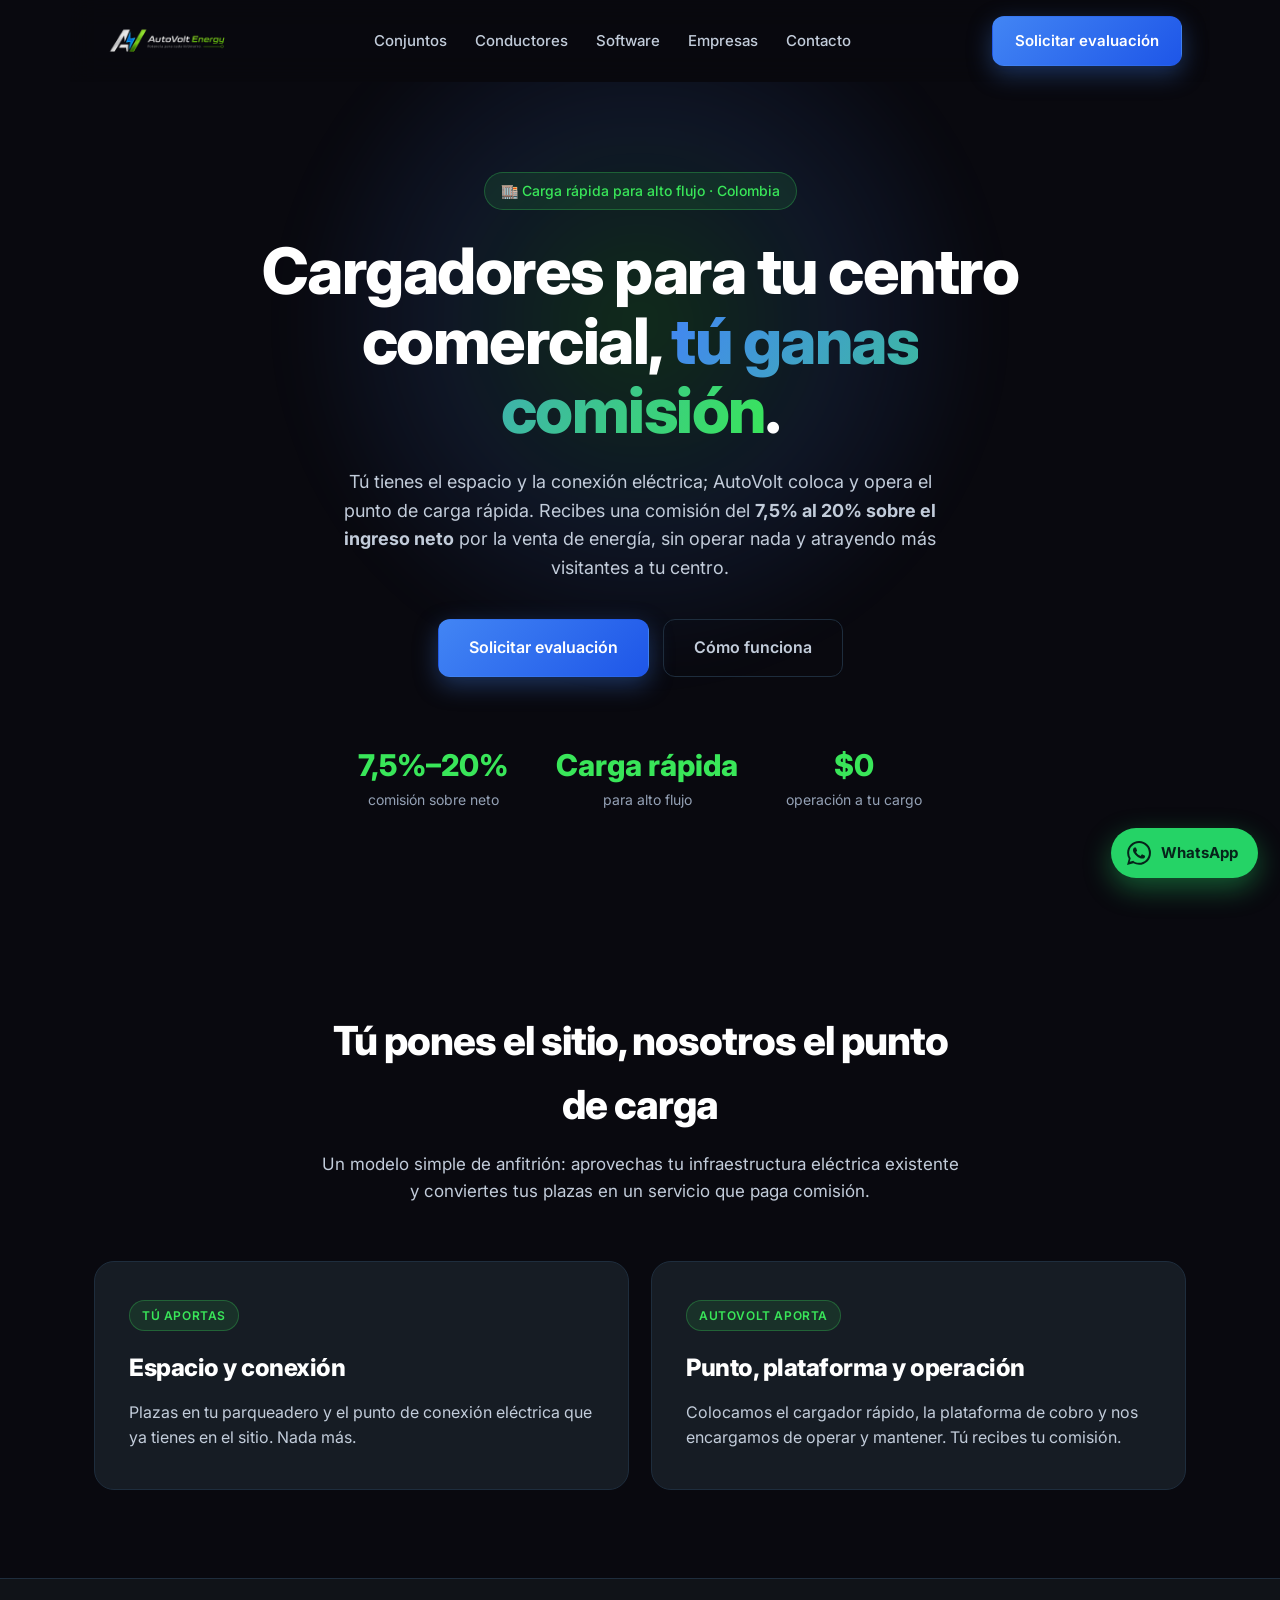
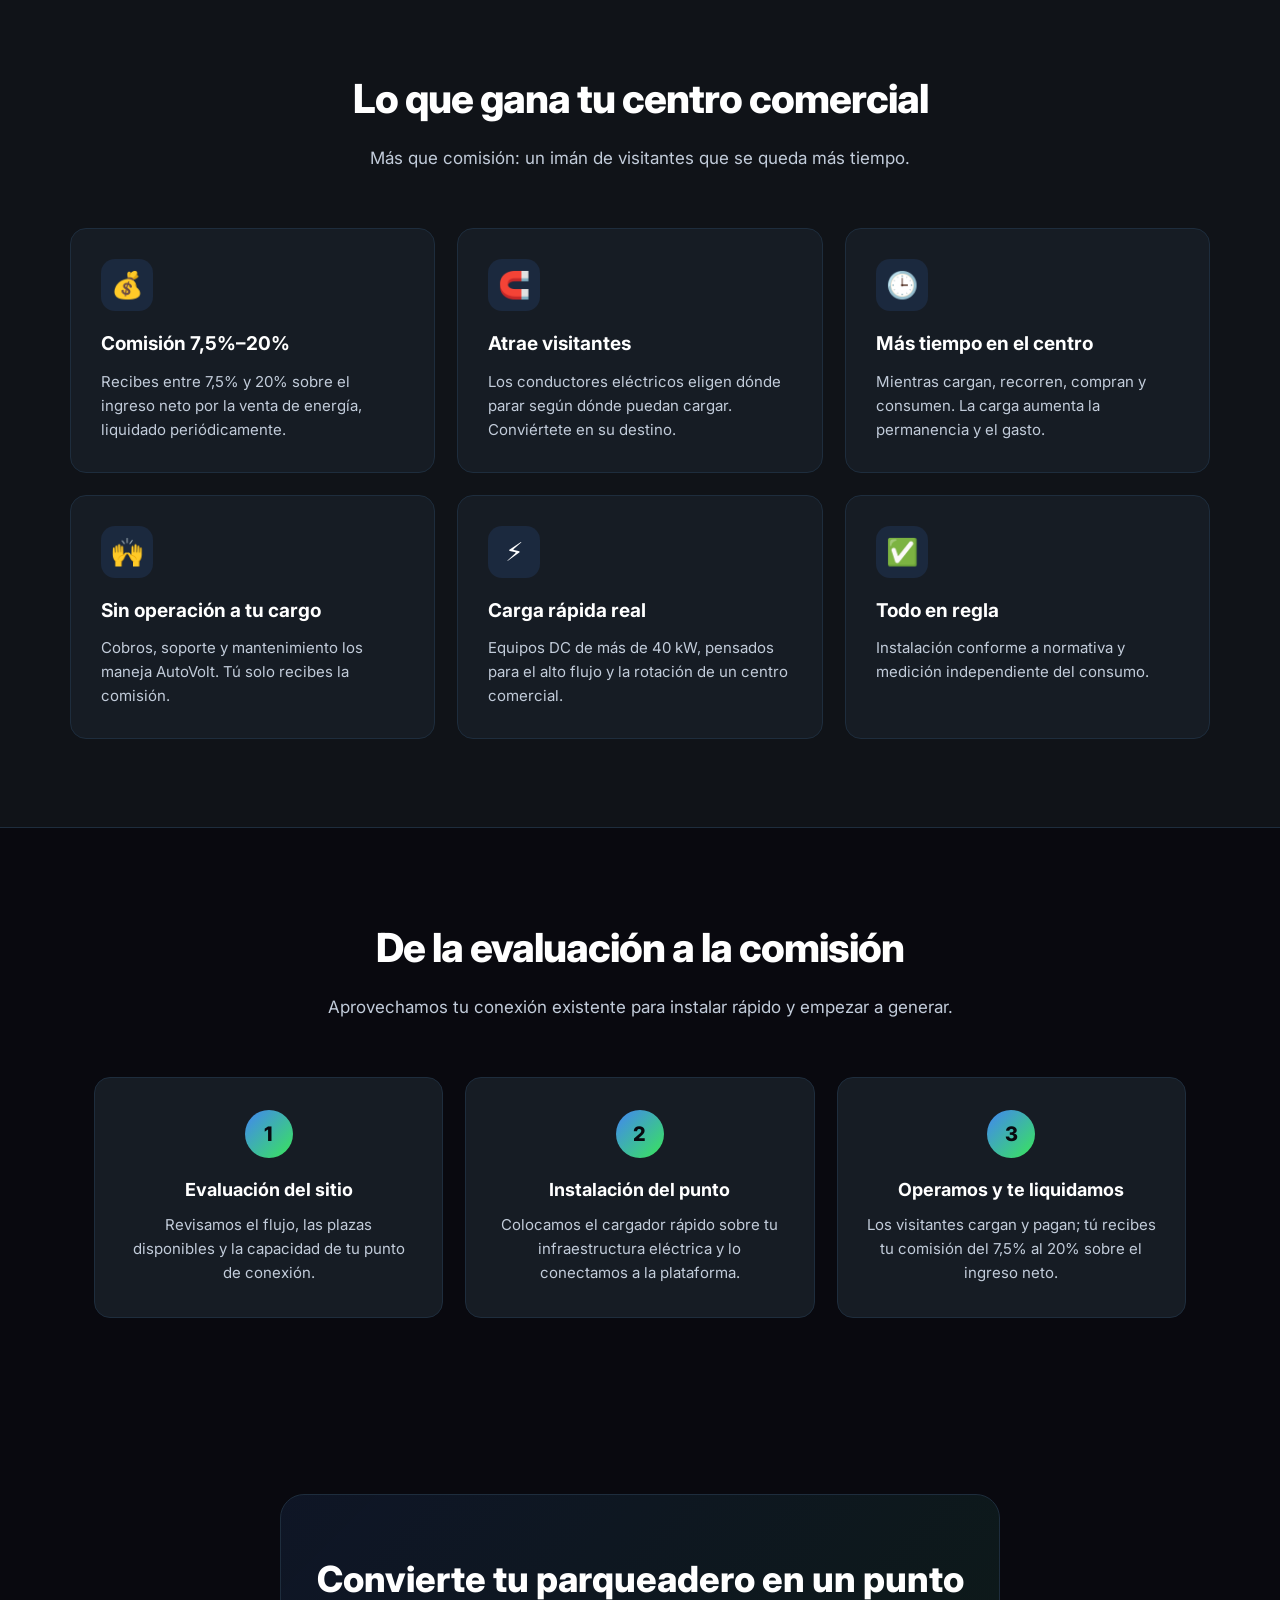
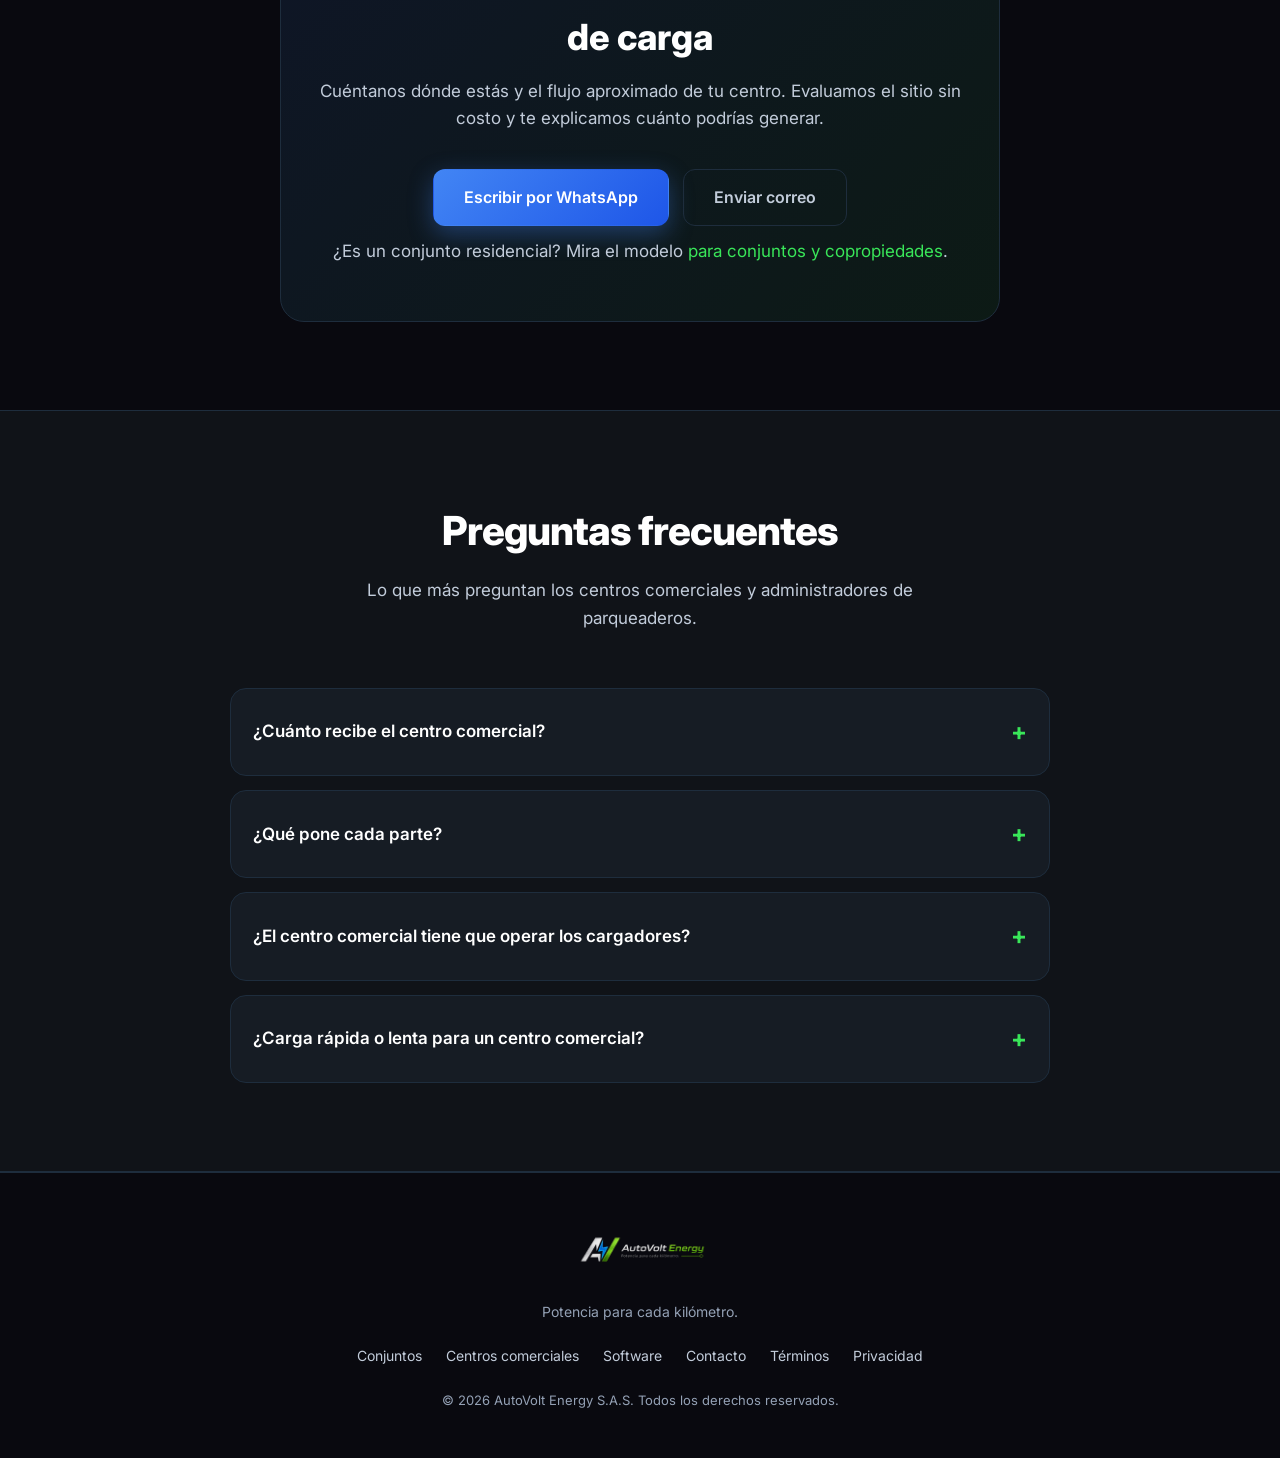
==== cargadores-centros-comerciales.html @ 0ca416fa "feat: sitio web oficial de AutoVolt Energy (repo independiente) Sitio estático para GitHub Pages, se" ====
<!DOCTYPE html>
<html lang="es">
<head>
  <meta charset="UTF-8" />
  <meta name="viewport" content="width=device-width, initial-scale=1.0" />
  <title>Cargadores para centros comerciales y zonas de alto flujo | AutoVolt Energy</title>
  <meta name="description" content="¿Tienes un centro comercial o una zona de alto flujo? Tú pones el espacio y la conexión eléctrica; AutoVolt coloca y opera el punto de carga rápida para vehículos eléctricos. Recibe una comisión del 7,5% al 20% sobre el ingreso neto por la venta de energía, sin operar nada." />
  <meta name="keywords" content="cargadores para centros comerciales, estación de carga centro comercial, punto de carga parqueadero comercial, carga rápida vehículos eléctricos, monetizar parqueadero, comisión carga eléctrica anfitrión Colombia" />
  <link rel="canonical" href="https://www.autovoltenergy.net/cargadores-centros-comerciales.html" />

  <meta property="og:title" content="Cargadores para centros comerciales — AutoVolt Energy" />
  <meta property="og:description" content="Tú pones el espacio y la conexión; nosotros el punto de carga rápida. Recibe una comisión del 7,5% al 20% sobre el ingreso neto." />
  <meta property="og:type" content="website" />
  <meta property="og:url" content="https://www.autovoltenergy.net/cargadores-centros-comerciales.html" />
  <meta property="og:image" content="https://www.autovoltenergy.net/assets/logo_4k.png" />
  <meta name="twitter:card" content="summary_large_image" />

  <link rel="icon" type="image/png" href="assets/mark.png" />
  <link rel="preconnect" href="https://fonts.googleapis.com" />
  <link rel="preconnect" href="https://fonts.gstatic.com" crossorigin />
  <link href="https://fonts.googleapis.com/css2?family=Inter:wght@400;500;600;700;800&display=swap" rel="stylesheet" />
  <link rel="stylesheet" href="styles.css" />

  <script type="application/ld+json">
  {
    "@context": "https://schema.org",
    "@type": "Service",
    "serviceType": "Instalación y operación de cargadores rápidos para centros comerciales y zonas de alto flujo",
    "name": "Carga rápida para centros comerciales — AutoVolt Energy",
    "description": "El centro comercial aporta el espacio y la conexión eléctrica; AutoVolt coloca y opera el punto de carga rápida para vehículos eléctricos. El anfitrión recibe una comisión del 7,5% al 20% sobre el ingreso neto por la venta de energía, sin asumir la operación.",
    "provider": {
      "@type": "Organization",
      "name": "AutoVolt Energy S.A.S",
      "url": "https://www.autovoltenergy.net/"
    },
    "areaServed": { "@type": "Country", "name": "Colombia" },
    "offers": {
      "@type": "Offer",
      "priceCurrency": "COP",
      "description": "El anfitrión recibe una comisión del 7,5% al 20% sobre el ingreso neto por la venta de energía. Sin costo de operación para el centro comercial."
    }
  }
  </script>
  <script type="application/ld+json">
  {
    "@context": "https://schema.org",
    "@type": "BreadcrumbList",
    "itemListElement": [
      { "@type": "ListItem", "position": 1, "name": "Inicio", "item": "https://www.autovoltenergy.net/" },
      { "@type": "ListItem", "position": 2, "name": "Cargadores para centros comerciales", "item": "https://www.autovoltenergy.net/cargadores-centros-comerciales.html" }
    ]
  }
  </script>
  <script type="application/ld+json">
  {
    "@context": "https://schema.org",
    "@type": "FAQPage",
    "mainEntity": [
      {
        "@type": "Question",
        "name": "¿Cuánto recibe el centro comercial?",
        "acceptedAnswer": { "@type": "Answer", "text": "El centro comercial, como anfitrión, recibe una comisión del 7,5% al 20% sobre el ingreso neto por la venta de energía. El rango depende del flujo del sitio, la cantidad de puntos y las condiciones del acuerdo." }
      },
      {
        "@type": "Question",
        "name": "¿Qué pone cada parte?",
        "acceptedAnswer": { "@type": "Answer", "text": "El centro comercial aporta el espacio en el parqueadero y el punto de conexión eléctrica. AutoVolt coloca el cargador, la plataforma de cobro y se encarga de la operación y el mantenimiento." }
      },
      {
        "@type": "Question",
        "name": "¿El centro comercial tiene que operar los cargadores?",
        "acceptedAnswer": { "@type": "Answer", "text": "No. AutoVolt opera, cobra y mantiene los cargadores. El centro comercial solo recibe su comisión, liquidada periódicamente." }
      },
      {
        "@type": "Question",
        "name": "¿Carga rápida o lenta para un centro comercial?",
        "acceptedAnswer": { "@type": "Answer", "text": "Carga rápida (más de 40 kW). Los visitantes están poco tiempo, así que necesitan recuperar energía en minutos. La carga rápida aprovecha mejor el alto flujo de un centro comercial." }
      }
    ]
  }
  </script>
</head>
<body>

  <header class="nav">
    <a href="index.html" class="nav__brand">
      <img src="assets/logo.png" alt="AutoVolt Energy" />
    </a>
    <nav class="nav__links">
      <a href="cargadores-conjuntos-residenciales.html">Conjuntos</a>
      <a href="index.html#conductores">Conductores</a>
      <a href="software-para-electrolineras.html">Software</a>
      <a href="index.html#empresas">Empresas</a>
      <a href="index.html#contacto">Contacto</a>
    </nav>
    <a href="#contacto" class="btn btn--primary nav__cta">Solicitar evaluación</a>
  </header>

  <main>
    <!-- ── Hero ─────────────────────────────────────────────────────── -->
    <section class="hero">
      <div class="hero__glow"></div>
      <div class="hero__content">
        <span class="badge">🏬 Carga rápida para alto flujo · Colombia</span>
        <h1>Cargadores para tu centro comercial, <span class="grad">tú ganas comisión</span>.</h1>
        <p class="hero__sub">
          Tú tienes el espacio y la conexión eléctrica; AutoVolt coloca y opera el
          punto de carga rápida. Recibes una comisión del <strong>7,5% al 20% sobre
          el ingreso neto</strong> por la venta de energía, sin operar nada y
          atrayendo más visitantes a tu centro.
        </p>
        <div class="hero__actions">
          <a href="#contacto" class="btn btn--primary btn--lg">Solicitar evaluación</a>
          <a href="#como" class="btn btn--ghost btn--lg">Cómo funciona</a>
        </div>
        <div class="hero__stats">
          <div><strong>7,5%–20%</strong><span>comisión sobre neto</span></div>
          <div><strong>Carga rápida</strong><span>para alto flujo</span></div>
          <div><strong>$0</strong><span>operación a tu cargo</span></div>
        </div>
      </div>
    </section>

    <!-- ── Cómo funciona el modelo ──────────────────────────────────── -->
    <section class="section">
      <div class="section__head">
        <h2>Tú pones el sitio, nosotros el punto de carga</h2>
        <p>Un modelo simple de anfitrión: aprovechas tu infraestructura eléctrica existente y conviertes tus plazas en un servicio que paga comisión.</p>
      </div>
      <div class="audience audience--2">
        <article class="audience__card">
          <span class="audience__tag">Tú aportas</span>
          <h3>Espacio y conexión</h3>
          <p>Plazas en tu parqueadero y el punto de conexión eléctrica que ya tienes en el sitio. Nada más.</p>
        </article>
        <article class="audience__card">
          <span class="audience__tag">AutoVolt aporta</span>
          <h3>Punto, plataforma y operación</h3>
          <p>Colocamos el cargador rápido, la plataforma de cobro y nos encargamos de operar y mantener. Tú recibes tu comisión.</p>
        </article>
      </div>
    </section>

    <!-- ── Lo que ganas ─────────────────────────────────────────────── -->
    <section class="section section--alt">
      <div class="section__head">
        <h2>Lo que gana tu centro comercial</h2>
        <p>Más que comisión: un imán de visitantes que se queda más tiempo.</p>
      </div>
      <div class="grid grid--3">
        <article class="card card--service">
          <div class="card__icon">💰</div>
          <h3>Comisión 7,5%–20%</h3>
          <p>Recibes entre 7,5% y 20% sobre el ingreso neto por la venta de energía, liquidado periódicamente.</p>
        </article>
        <article class="card card--service">
          <div class="card__icon">🧲</div>
          <h3>Atrae visitantes</h3>
          <p>Los conductores eléctricos eligen dónde parar según dónde puedan cargar. Conviértete en su destino.</p>
        </article>
        <article class="card card--service">
          <div class="card__icon">🕒</div>
          <h3>Más tiempo en el centro</h3>
          <p>Mientras cargan, recorren, compran y consumen. La carga aumenta la permanencia y el gasto.</p>
        </article>
        <article class="card card--service">
          <div class="card__icon">🙌</div>
          <h3>Sin operación a tu cargo</h3>
          <p>Cobros, soporte y mantenimiento los maneja AutoVolt. Tú solo recibes la comisión.</p>
        </article>
        <article class="card card--service">
          <div class="card__icon">⚡</div>
          <h3>Carga rápida real</h3>
          <p>Equipos DC de más de 40 kW, pensados para el alto flujo y la rotación de un centro comercial.</p>
        </article>
        <article class="card card--service">
          <div class="card__icon">✅</div>
          <h3>Todo en regla</h3>
          <p>Instalación conforme a normativa y medición independiente del consumo.</p>
        </article>
      </div>
    </section>

    <!-- ── Cómo funciona (pasos) ────────────────────────────────────── -->
    <section id="como" class="section">
      <div class="section__head">
        <h2>De la evaluación a la comisión</h2>
        <p>Aprovechamos tu conexión existente para instalar rápido y empezar a generar.</p>
      </div>
      <div class="grid grid--3 steps">
        <article class="step">
          <span class="step__num">1</span>
          <h3>Evaluación del sitio</h3>
          <p>Revisamos el flujo, las plazas disponibles y la capacidad de tu punto de conexión.</p>
        </article>
        <article class="step">
          <span class="step__num">2</span>
          <h3>Instalación del punto</h3>
          <p>Colocamos el cargador rápido sobre tu infraestructura eléctrica y lo conectamos a la plataforma.</p>
        </article>
        <article class="step">
          <span class="step__num">3</span>
          <h3>Operamos y te liquidamos</h3>
          <p>Los visitantes cargan y pagan; tú recibes tu comisión del 7,5% al 20% sobre el ingreso neto.</p>
        </article>
      </div>
    </section>

    <!-- ── CTA ──────────────────────────────────────────────────────── -->
    <section id="contacto" class="section download">
      <div class="download__inner">
        <h2>Convierte tu parqueadero en un punto de carga</h2>
        <p>Cuéntanos dónde estás y el flujo aproximado de tu centro. Evaluamos el sitio sin costo y te explicamos cuánto podrías generar.</p>
        <div class="hero__actions" style="justify-content:center;">
          <a href="https://wa.me/573144907237?text=Hola%2C%20tengo%20un%20centro%20comercial%20o%20zona%20de%20alto%20flujo%20y%20quiero%20informaci%C3%B3n%20sobre%20cargadores%20el%C3%A9ctricos" target="_blank" rel="noopener" class="btn btn--primary btn--lg">Escribir por WhatsApp</a>
          <a href="mailto:gerencia@autovoltenergy.net?subject=Cargadores%20para%20centro%20comercial" class="btn btn--ghost btn--lg">Enviar correo</a>
        </div>
        <p class="download__note">¿Es un conjunto residencial? Mira el modelo <a href="cargadores-conjuntos-residenciales.html">para conjuntos y copropiedades</a>.</p>
      </div>
    </section>

    <!-- ── FAQ ──────────────────────────────────────────────────────── -->
    <section class="section section--alt">
      <div class="section__head">
        <h2>Preguntas frecuentes</h2>
        <p>Lo que más preguntan los centros comerciales y administradores de parqueaderos.</p>
      </div>
      <div class="faq">
        <details class="faq__item">
          <summary>¿Cuánto recibe el centro comercial?</summary>
          <p>El centro comercial, como anfitrión, recibe una comisión del 7,5% al 20% sobre el ingreso neto por la venta de energía. El rango depende del flujo del sitio, la cantidad de puntos y las condiciones del acuerdo.</p>
        </details>
        <details class="faq__item">
          <summary>¿Qué pone cada parte?</summary>
          <p>El centro comercial aporta el espacio en el parqueadero y el punto de conexión eléctrica. AutoVolt coloca el cargador, la plataforma de cobro y se encarga de la operación y el mantenimiento.</p>
        </details>
        <details class="faq__item">
          <summary>¿El centro comercial tiene que operar los cargadores?</summary>
          <p>No. AutoVolt opera, cobra y mantiene los cargadores. El centro comercial solo recibe su comisión, liquidada periódicamente.</p>
        </details>
        <details class="faq__item">
          <summary>¿Carga rápida o lenta para un centro comercial?</summary>
          <p>Carga rápida (más de 40 kW). Los visitantes están poco tiempo, así que necesitan recuperar energía en minutos. La carga rápida aprovecha mejor el alto flujo de un centro comercial.</p>
        </details>
      </div>
    </section>
  </main>

  <footer class="footer">
    <div class="footer__inner">
      <img src="assets/logo.png" alt="AutoVolt Energy" class="footer__logo" />
      <p class="footer__tag">Potencia para cada kilómetro.</p>
      <nav class="footer__links">
        <a href="cargadores-conjuntos-residenciales.html">Conjuntos</a>
        <a href="cargadores-centros-comerciales.html">Centros comerciales</a>
        <a href="software-para-electrolineras.html">Software</a>
        <a href="index.html#contacto">Contacto</a>
        <a href="terminos.html">Términos</a>
        <a href="privacidad.html">Privacidad</a>
      </nav>
      <p class="footer__copy">© <span id="year"></span> AutoVolt Energy S.A.S. Todos los derechos reservados.</p>
    </div>
  </footer>

  <a class="wa-fab" href="https://wa.me/573144907237?text=Hola%2C%20quiero%20informaci%C3%B3n%20sobre%20cargadores%20para%20mi%20centro%20comercial" target="_blank" rel="noopener" aria-label="Escríbenos por WhatsApp">
    <svg viewBox="0 0 24 24" fill="currentColor" aria-hidden="true"><path d="M.057 24l1.687-6.163a11.867 11.867 0 01-1.587-5.945C.16 5.335 5.495 0 12.05 0a11.82 11.82 0 018.413 3.488 11.82 11.82 0 013.48 8.414c-.003 6.557-5.338 11.892-11.893 11.892a11.9 11.9 0 01-5.688-1.448L.057 24zm6.597-3.807c1.676.995 3.276 1.591 5.392 1.592 5.448 0 9.886-4.434 9.889-9.885.002-5.462-4.415-9.89-9.881-9.892-5.452 0-9.887 4.434-9.889 9.884a9.86 9.86 0 001.515 5.26l-.999 3.648 3.742-.981zm11.387-5.464c-.074-.124-.272-.198-.57-.347-.297-.149-1.758-.868-2.031-.967-.272-.099-.47-.149-.669.149-.198.297-.768.967-.941 1.165-.173.198-.347.223-.644.074-.297-.149-1.255-.462-2.39-1.475-.883-.788-1.48-1.761-1.653-2.059-.173-.297-.018-.458.13-.606.134-.133.297-.347.446-.521.151-.172.2-.296.3-.495.099-.198.05-.372-.025-.521-.075-.148-.669-1.611-.916-2.206-.242-.579-.487-.501-.669-.51l-.57-.01c-.198 0-.52.074-.792.372s-1.04 1.016-1.04 2.479 1.065 2.876 1.213 3.074c.149.198 2.095 3.2 5.076 4.487.71.306 1.263.489 1.694.626.712.226 1.36.194 1.872.118.571-.085 1.758-.719 2.006-1.413.248-.695.248-1.29.173-1.414z"/></svg>
    <span>WhatsApp</span>
  </a>

  <script>document.getElementById('year').textContent = new Date().getFullYear();</script>
</body>
</html>
---- styles.css ----
/* ─────────────────────────────────────────────────────────────────────
   AutoVolt Energy — Landing
   Paleta extraída de la app (app_theme.dart)
   ───────────────────────────────────────────────────────────────────── */
:root {
  --electric-blue: #4285F4;
  --charge-green:  #39E659;
  --power-blue:    #1E56E8;
  --bg-dark:       #09090F;
  --bg-card:       #101318;
  --bg-card-alt:   #161C24;
  --bg-surface:    #1B2432;
  --text-primary:   #FFFFFF;
  --text-secondary: #C2CCDA;
  --text-hint:      #94A1B5;
  --border:        #1E2D3D;
  --radius:        16px;
  --maxw:          1140px;
}

* { box-sizing: border-box; margin: 0; padding: 0; }

html { scroll-behavior: smooth; }

body {
  font-family: 'Inter', system-ui, -apple-system, sans-serif;
  background: var(--bg-dark);
  color: var(--text-primary);
  line-height: 1.6;
  -webkit-font-smoothing: antialiased;
}

a { color: inherit; text-decoration: none; }

/* ── Botones ───────────────────────────────────────────────────────── */
.btn {
  display: inline-flex;
  align-items: center;
  justify-content: center;
  gap: 8px;
  padding: 12px 22px;
  border-radius: 12px;
  font-weight: 600;
  font-size: 15px;
  cursor: pointer;
  transition: transform .15s ease, box-shadow .15s ease, background .15s ease;
  border: 1px solid transparent;
}
.btn--lg { padding: 15px 30px; font-size: 16px; }
.btn--primary {
  background: linear-gradient(135deg, var(--electric-blue), var(--power-blue));
  color: #fff;
  box-shadow: 0 8px 24px rgba(66, 133, 244, .35);
}
.btn--primary:hover { transform: translateY(-2px); box-shadow: 0 12px 30px rgba(66, 133, 244, .5); }
.btn--ghost {
  background: transparent;
  border-color: var(--border);
  color: var(--text-secondary);
}
.btn--ghost:hover { border-color: var(--charge-green); color: #fff; }

/* ── Navbar ────────────────────────────────────────────────────────── */
.nav {
  position: sticky;
  top: 0;
  z-index: 50;
  display: flex;
  align-items: center;
  justify-content: space-between;
  padding: 14px 28px;
  max-width: var(--maxw);
  margin: 0 auto;
  background: rgba(9, 9, 15, .72);
  backdrop-filter: blur(14px);
}
.nav__brand img { height: 54px; display: block; }
.nav__links { display: flex; gap: 28px; }
.nav__links a {
  color: var(--text-secondary);
  font-size: 15px;
  font-weight: 500;
  transition: color .15s ease;
}
.nav__links a:hover { color: var(--charge-green); }

/* ── Hero ──────────────────────────────────────────────────────────── */
.hero {
  position: relative;
  text-align: center;
  padding: 90px 24px 110px;
  overflow: hidden;
}
.hero__glow {
  position: absolute;
  top: -120px; left: 50%;
  transform: translateX(-50%);
  width: 720px; height: 720px;
  background: radial-gradient(circle, rgba(57,230,89,.16), rgba(66,133,244,.10) 40%, transparent 70%);
  filter: blur(20px);
  pointer-events: none;
}
.hero__content { position: relative; max-width: 820px; margin: 0 auto; }
.badge {
  display: inline-block;
  padding: 7px 16px;
  border-radius: 999px;
  background: rgba(57, 230, 89, .10);
  border: 1px solid rgba(57, 230, 89, .28);
  color: var(--charge-green);
  font-size: 14px;
  font-weight: 500;
  margin-bottom: 26px;
}
.hero h1 {
  font-size: clamp(38px, 6vw, 64px);
  font-weight: 800;
  line-height: 1.08;
  letter-spacing: -1.5px;
}
.grad {
  background: linear-gradient(120deg, var(--electric-blue), var(--charge-green));
  -webkit-background-clip: text;
  background-clip: text;
  -webkit-text-fill-color: transparent;
}
.hero__sub {
  margin: 24px auto 0;
  max-width: 600px;
  font-size: 18px;
  color: var(--text-secondary);
}
.hero__actions {
  display: flex;
  gap: 14px;
  justify-content: center;
  flex-wrap: wrap;
  margin-top: 36px;
}
.hero__stats {
  display: flex;
  gap: 48px;
  justify-content: center;
  flex-wrap: wrap;
  margin-top: 64px;
}
.hero__stats div { display: flex; flex-direction: column; }
.hero__stats strong {
  font-size: 30px;
  font-weight: 800;
  color: var(--charge-green);
}
.hero__stats span { font-size: 14px; color: var(--text-hint); }

/* ── Secciones ─────────────────────────────────────────────────────── */
.section {
  max-width: var(--maxw);
  margin: 0 auto;
  padding: 88px 24px;
}
.section--alt {
  max-width: none;
  background: var(--bg-card);
  border-top: 1px solid var(--border);
  border-bottom: 1px solid var(--border);
}
.section--alt > * { max-width: var(--maxw); margin-left: auto; margin-right: auto; }
.section__head { text-align: center; max-width: 640px; margin: 0 auto 56px; }
.section__head h2 {
  font-size: clamp(28px, 4vw, 40px);
  font-weight: 800;
  letter-spacing: -1px;
}
.section__head p { margin-top: 14px; font-size: 17px; color: var(--text-secondary); }

/* ── Grid + tarjetas ───────────────────────────────────────────────── */
.grid { display: grid; gap: 22px; }
.grid--3 { grid-template-columns: repeat(3, 1fr); }
.card {
  background: var(--bg-card-alt);
  border: 1px solid var(--border);
  border-radius: var(--radius);
  padding: 30px;
  transition: transform .18s ease, border-color .18s ease;
}
.card:hover { transform: translateY(-4px); border-color: rgba(57,230,89,.4); }
.card__icon {
  width: 52px; height: 52px;
  display: grid; place-items: center;
  font-size: 26px;
  border-radius: 14px;
  background: rgba(66, 133, 244, .12);
  margin-bottom: 18px;
}
.card h3 { font-size: 19px; font-weight: 700; }
.card p { margin-top: 10px; color: var(--text-secondary); font-size: 15px; }

/* ── Pasos ─────────────────────────────────────────────────────────── */
.steps { counter-reset: step; }
.step {
  background: var(--bg-card-alt);
  border: 1px solid var(--border);
  border-radius: var(--radius);
  padding: 32px 28px;
  text-align: center;
}
.step__num {
  display: grid; place-items: center;
  width: 48px; height: 48px;
  margin: 0 auto 18px;
  border-radius: 50%;
  font-weight: 800;
  font-size: 20px;
  color: var(--bg-dark);
  background: linear-gradient(135deg, var(--electric-blue), var(--charge-green));
}
.step h3 { font-size: 18px; }
.step p { margin-top: 8px; color: var(--text-secondary); font-size: 15px; }

/* ── Descargar ─────────────────────────────────────────────────────── */
.download { text-align: center; }
.download__inner {
  max-width: 720px;
  margin: 0 auto;
  background: linear-gradient(135deg, rgba(66,133,244,.10), rgba(57,230,89,.08));
  border: 1px solid var(--border);
  border-radius: 24px;
  padding: 56px 32px;
}
.download h2 { font-size: clamp(26px, 4vw, 36px); font-weight: 800; }
.download p { margin-top: 12px; color: var(--text-secondary); font-size: 17px; }
.download__badges {
  display: flex;
  gap: 16px;
  justify-content: center;
  flex-wrap: wrap;
  margin-top: 30px;
}
.store {
  display: inline-flex;
  flex-direction: row;
  align-items: center;
  gap: 12px;
  padding: 11px 22px;
  border-radius: 12px;
  background: #000;
  border: 1px solid var(--border);
  transition: border-color .15s ease, transform .15s ease;
}
.store:hover { border-color: var(--charge-green); transform: translateY(-2px); }
.store__icon { width: 27px; height: 27px; flex-shrink: 0; display: block; }
.store__text { display: flex; flex-direction: column; align-items: flex-start; line-height: 1.15; }
.store__small { font-size: 11px; color: var(--text-hint); }
.store__big { font-size: 18px; font-weight: 700; }
.download__note { margin-top: 26px; font-size: 14px; color: var(--text-hint); }
.download__note a { color: var(--charge-green); }

/* ── Contacto ──────────────────────────────────────────────────────── */
.contact {
  display: grid;
  grid-template-columns: repeat(3, 1fr);
  gap: 18px;
  max-width: var(--maxw);
  margin: 0 auto;
}
.contact__card {
  display: flex;
  flex-direction: column;
  gap: 6px;
  padding: 26px;
  background: var(--bg-card-alt);
  border: 1px solid var(--border);
  border-radius: var(--radius);
  transition: border-color .15s ease, transform .15s ease;
}
.contact__card:hover { border-color: var(--charge-green); transform: translateY(-3px); }
.contact__label { font-size: 13px; color: var(--text-hint); text-transform: uppercase; letter-spacing: .5px; }
.contact__value { font-size: 17px; font-weight: 600; color: var(--charge-green); }

/* ── Footer ────────────────────────────────────────────────────────── */
.footer {
  border-top: 1px solid var(--border);
  padding: 48px 24px;
}
.footer__inner { max-width: var(--maxw); margin: 0 auto; text-align: center; }
.footer__logo { height: 58px; margin-bottom: 14px; }
.footer__tag { color: var(--text-hint); font-size: 14px; }
.footer__links {
  display: flex;
  gap: 24px;
  justify-content: center;
  flex-wrap: wrap;
  margin: 22px 0;
}
.footer__links a { color: var(--text-secondary); font-size: 14px; transition: color .15s ease; }
.footer__links a:hover { color: var(--charge-green); }
.footer__copy { color: var(--text-hint); font-size: 13px; }

/* ── Selector de público (conductores / empresas) ──────────────────── */
.audience { display: grid; grid-template-columns: repeat(auto-fit, minmax(250px, 1fr)); gap: 22px; }
.audience--2 { grid-template-columns: repeat(2, 1fr); }
.audience__card {
  position: relative;
  display: flex;
  flex-direction: column;
  background: var(--bg-card-alt);
  border: 1px solid var(--border);
  border-radius: 20px;
  padding: 38px 34px;
  transition: transform .18s ease, border-color .18s ease;
}
.audience__card:hover { transform: translateY(-4px); border-color: rgba(57,230,89,.4); }
.audience__tag {
  align-self: flex-start;
  font-size: 12px;
  font-weight: 600;
  letter-spacing: .6px;
  text-transform: uppercase;
  color: var(--charge-green);
  padding: 5px 12px;
  border-radius: 999px;
  background: rgba(57,230,89,.10);
  border: 1px solid rgba(57,230,89,.28);
  margin-bottom: 18px;
}
.audience__card h3 { font-size: 24px; font-weight: 800; letter-spacing: -.5px; }
.audience__card p { margin-top: 12px; color: var(--text-secondary); font-size: 16px; flex: 1; }
.audience__card .btn { margin-top: 26px; align-self: flex-start; }

/* ── Tarjetas con lista (servicios B2B) ────────────────────────────── */
.card--service h3 { display: flex; align-items: center; gap: 10px; }
.card__step {
  font-size: 12px;
  font-weight: 700;
  color: var(--charge-green);
  letter-spacing: .5px;
}
.feature-list { list-style: none; margin-top: 16px; display: grid; gap: 10px; }
.feature-list li {
  position: relative;
  padding-left: 26px;
  color: var(--text-secondary);
  font-size: 15px;
}
.feature-list li::before {
  content: "✓";
  position: absolute;
  left: 0;
  top: 0;
  color: var(--charge-green);
  font-weight: 800;
}

/* ── Banda llave en mano / CTA ──────────────────────────────────────── */
.cta-band {
  max-width: var(--maxw);
  margin: 0 auto;
  background: linear-gradient(135deg, rgba(66,133,244,.12), rgba(57,230,89,.08));
  border: 1px solid var(--border);
  border-radius: 24px;
  padding: 48px 40px;
  display: flex;
  align-items: center;
  justify-content: space-between;
  gap: 28px;
  flex-wrap: wrap;
}
.cta-band__text h3 { font-size: clamp(22px, 3vw, 30px); font-weight: 800; letter-spacing: -.5px; }
.cta-band__text p { margin-top: 10px; color: var(--text-secondary); font-size: 16px; max-width: 560px; }

/* ── Plataforma / about ────────────────────────────────────────────── */
.platform { display: grid; grid-template-columns: repeat(4, 1fr); gap: 18px; margin-top: 8px; }
.platform__item {
  background: var(--bg-card-alt);
  border: 1px solid var(--border);
  border-radius: var(--radius);
  padding: 24px;
}
.platform__item strong { display: block; font-size: 16px; font-weight: 700; }
.platform__item span { display: block; margin-top: 8px; color: var(--text-secondary); font-size: 14px; }
.platform__kicker { color: var(--charge-green); font-weight: 700; font-size: 13px; letter-spacing: .5px; text-transform: uppercase; }

/* ── Páginas legales ───────────────────────────────────────────────── */
.legal { max-width: 820px; margin: 0 auto; padding: 60px 24px 80px; }
.legal__back { display: inline-flex; gap: 6px; color: var(--text-hint); font-size: 14px; margin-bottom: 28px; }
.legal__back:hover { color: var(--charge-green); }
.legal h1 { font-size: clamp(28px, 4vw, 38px); font-weight: 800; letter-spacing: -1px; }
.legal__sub { color: var(--electric-blue); font-weight: 600; margin-top: 6px; }
.legal__date { color: var(--text-hint); font-size: 14px; margin-top: 4px; }
.legal h2 {
  font-size: 20px;
  font-weight: 700;
  margin-top: 38px;
  padding-top: 24px;
  border-top: 1px solid var(--border);
}
.legal p { margin-top: 14px; color: var(--text-secondary); font-size: 16px; }
.legal ul { margin: 14px 0 0 0; padding-left: 22px; }
.legal li { margin-top: 8px; color: var(--text-secondary); font-size: 16px; }
.legal a { color: var(--charge-green); }
.legal .lead { font-size: 17px; color: var(--text-secondary); }

/* ── Botón flotante de WhatsApp ────────────────────────────────────── */
.wa-fab {
  position: fixed;
  right: 22px;
  bottom: 22px;
  z-index: 90;
  display: inline-flex;
  align-items: center;
  gap: 10px;
  padding: 13px 20px 13px 16px;
  border-radius: 999px;
  background: #25D366;
  color: #06231a;
  font-weight: 700;
  font-size: 15px;
  box-shadow: 0 10px 28px rgba(37, 211, 102, .4);
  transition: transform .15s ease, box-shadow .15s ease;
}
.wa-fab:hover { transform: translateY(-2px); box-shadow: 0 14px 34px rgba(37, 211, 102, .55); }
.wa-fab svg { width: 24px; height: 24px; flex-shrink: 0; }
@media (max-width: 520px) {
  .wa-fab { padding: 13px; }
  .wa-fab span { display: none; }
}

/* ── FAQ ───────────────────────────────────────────────────────────── */
.faq { max-width: 820px; margin: 0 auto; display: grid; gap: 14px; }
.faq__item {
  background: var(--bg-card-alt);
  border: 1px solid var(--border);
  border-radius: var(--radius);
  padding: 4px 22px;
}
.faq__item summary {
  cursor: pointer;
  list-style: none;
  padding: 20px 0;
  font-size: 17px;
  font-weight: 600;
  display: flex;
  justify-content: space-between;
  align-items: center;
  gap: 16px;
}
.faq__item summary::-webkit-details-marker { display: none; }
.faq__item summary::after {
  content: "+";
  color: var(--charge-green);
  font-size: 24px;
  font-weight: 700;
  transition: transform .2s ease;
}
.faq__item[open] summary::after { transform: rotate(45deg); }
.faq__item p { padding: 0 0 22px; color: var(--text-secondary); font-size: 16px; }

/* ── Responsive ────────────────────────────────────────────────────── */
@media (max-width: 860px) {
  .grid--3, .contact, .audience, .platform { grid-template-columns: 1fr; }
  .platform { grid-template-columns: repeat(2, 1fr); }
  .nav__links { display: none; }
  .hero__stats { gap: 32px; }
  .cta-band { flex-direction: column; align-items: flex-start; text-align: left; }
}
@media (max-width: 520px) {
  .nav__cta { display: none; }
  .hero { padding: 64px 20px 80px; }
  .platform { grid-template-columns: 1fr; }
}
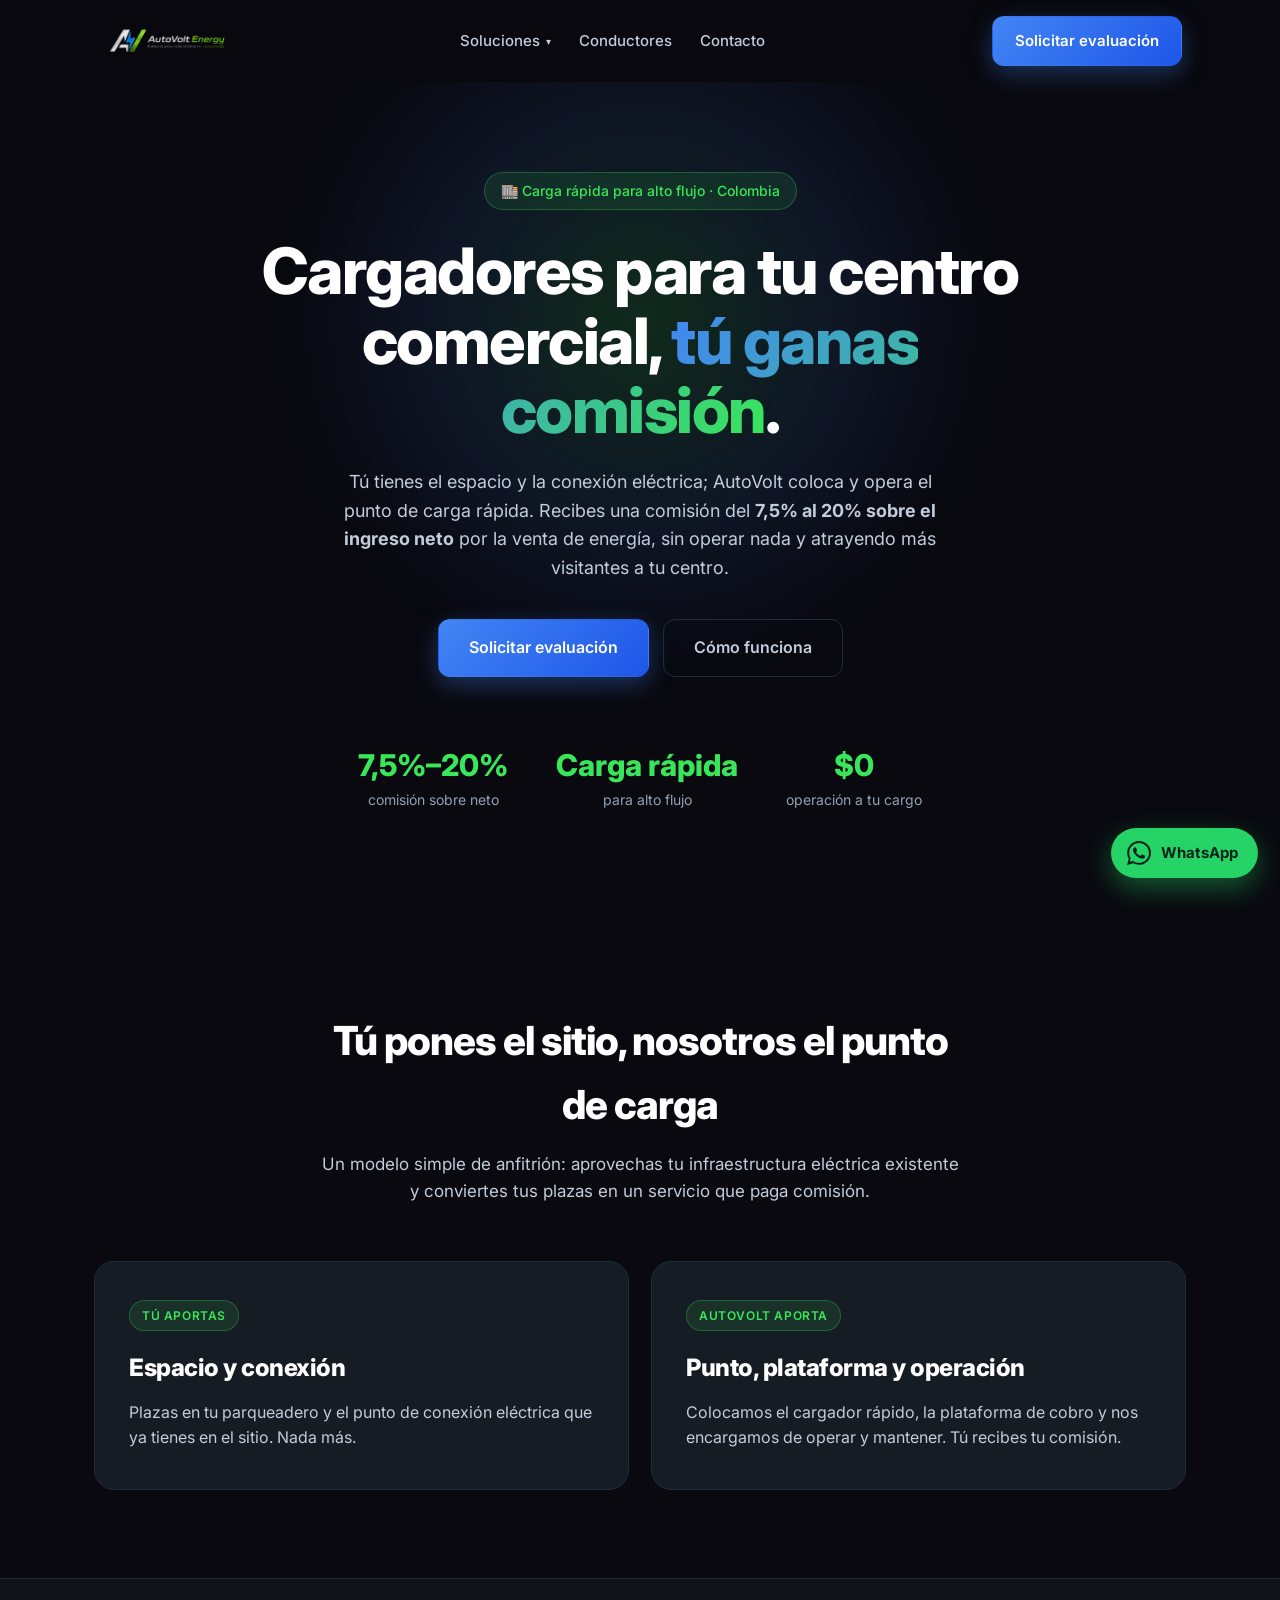
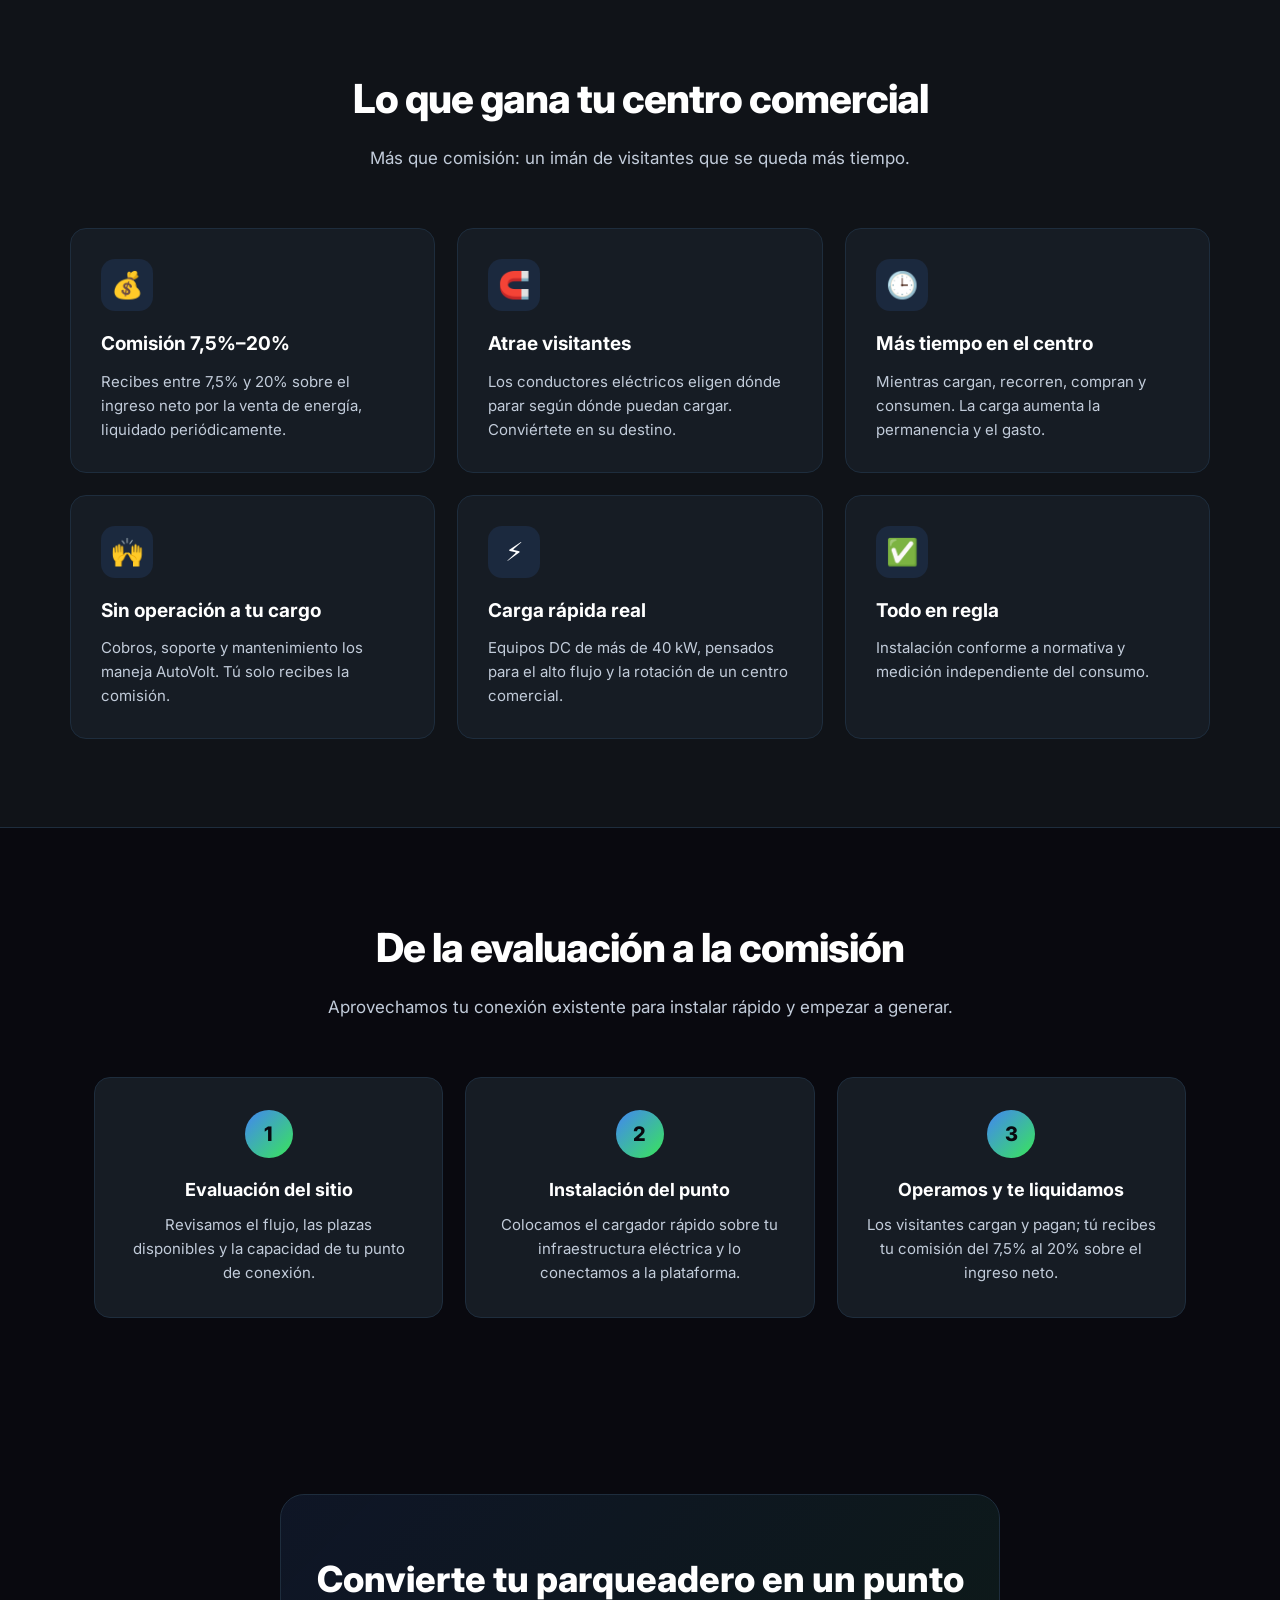
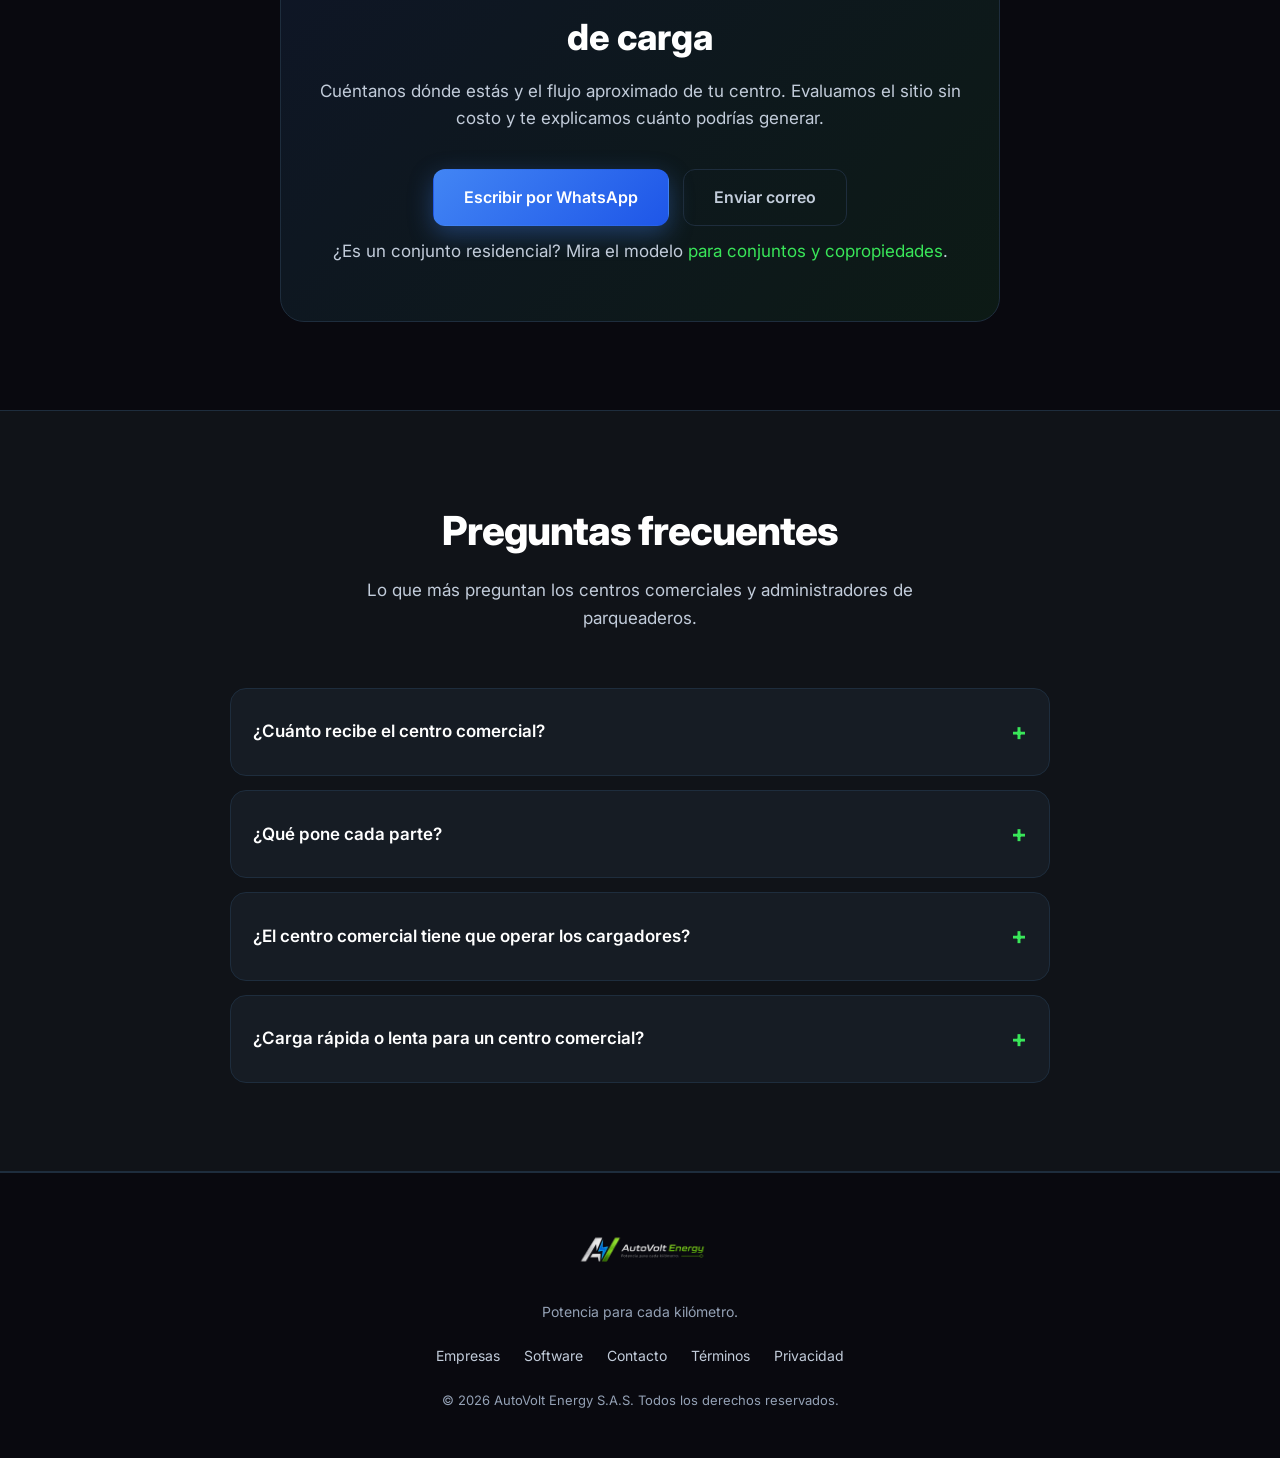
==== commit 634f3b40: "feat: actualiza sitio web y pendientes de cumplimiento" ====
--- a/cargadores-centros-comerciales.html
+++ b/cargadores-centros-comerciales.html
@@ -87,10 +87,15 @@
       <img src="assets/logo.png" alt="AutoVolt Energy" />
     </a>
     <nav class="nav__links">
-      <a href="cargadores-conjuntos-residenciales.html">Conjuntos</a>
+      <div class="nav__dropdown">
+        <button type="button" class="nav__dropbtn" aria-haspopup="true">Soluciones <span class="caret">▾</span></button>
+        <div class="nav__menu">
+          <a href="cargadores-conjuntos-residenciales.html">Conjuntos y hoteles</a>
+          <a href="cargadores-centros-comerciales.html">Centros comerciales</a>
+          <a href="soluciones-para-empresas.html">Empresas y operadores</a>
+        </div>
+      </div>
       <a href="index.html#conductores">Conductores</a>
-      <a href="software-para-electrolineras.html">Software</a>
-      <a href="index.html#empresas">Empresas</a>
       <a href="index.html#contacto">Contacto</a>
     </nav>
     <a href="#contacto" class="btn btn--primary nav__cta">Solicitar evaluación</a>
@@ -251,8 +256,7 @@
       <img src="assets/logo.png" alt="AutoVolt Energy" class="footer__logo" />
       <p class="footer__tag">Potencia para cada kilómetro.</p>
       <nav class="footer__links">
-        <a href="cargadores-conjuntos-residenciales.html">Conjuntos</a>
-        <a href="cargadores-centros-comerciales.html">Centros comerciales</a>
+        <a href="soluciones-para-empresas.html">Empresas</a>
         <a href="software-para-electrolineras.html">Software</a>
         <a href="index.html#contacto">Contacto</a>
         <a href="terminos.html">Términos</a>
--- a/styles.css
+++ b/styles.css
@@ -75,14 +75,71 @@
   backdrop-filter: blur(14px);
 }
 .nav__brand img { height: 54px; display: block; }
-.nav__links { display: flex; gap: 28px; }
-.nav__links a {
+.nav__links { display: flex; align-items: center; gap: 28px; }
+.nav__links > a {
   color: var(--text-secondary);
   font-size: 15px;
   font-weight: 500;
   transition: color .15s ease;
 }
-.nav__links a:hover { color: var(--charge-green); }
+.nav__links > a:hover { color: var(--charge-green); }
+
+/* ── Dropdown "Soluciones" ─────────────────────────────────────────── */
+.nav__dropdown { position: relative; }
+.nav__dropbtn {
+  background: none;
+  border: 0;
+  margin: 0;
+  padding: 0;
+  cursor: pointer;
+  font-family: inherit;
+  font-size: 15px;
+  font-weight: 500;
+  color: var(--text-secondary);
+  display: inline-flex;
+  align-items: center;
+  gap: 6px;
+  transition: color .15s ease;
+}
+.nav__dropbtn:hover { color: var(--charge-green); }
+.nav__dropbtn .caret { font-size: 10px; transition: transform .18s ease; }
+.nav__dropdown:hover .nav__dropbtn .caret,
+.nav__dropdown:focus-within .nav__dropbtn .caret { transform: rotate(180deg); }
+.nav__menu {
+  position: absolute;
+  top: 100%;
+  left: 50%;
+  transform: translateX(-50%) translateY(-6px);
+  min-width: 230px;
+  display: flex;
+  flex-direction: column;
+  gap: 2px;
+  padding: 8px;
+  background: var(--bg-surface);
+  border: 1px solid var(--border);
+  border-radius: 14px;
+  box-shadow: 0 18px 44px rgba(0, 0, 0, .5);
+  opacity: 0;
+  visibility: hidden;
+  transition: opacity .15s ease, transform .15s ease;
+  z-index: 100;
+}
+.nav__dropdown:hover .nav__menu,
+.nav__dropdown:focus-within .nav__menu {
+  opacity: 1;
+  visibility: visible;
+  transform: translateX(-50%) translateY(0);
+}
+.nav__menu a {
+  padding: 10px 14px;
+  border-radius: 9px;
+  font-size: 14px;
+  font-weight: 500;
+  color: var(--text-secondary);
+  white-space: nowrap;
+  transition: background .15s ease, color .15s ease;
+}
+.nav__menu a:hover { background: var(--bg-card-alt); color: var(--charge-green); }
 
 /* ── Hero ──────────────────────────────────────────────────────────── */
 .hero {
@@ -248,6 +305,8 @@
   transition: border-color .15s ease, transform .15s ease;
 }
 .store:hover { border-color: var(--charge-green); transform: translateY(-2px); }
+.store--disabled { cursor: default; }
+.store--disabled:hover { border-color: var(--border); transform: none; }
 .store__icon { width: 27px; height: 27px; flex-shrink: 0; display: block; }
 .store__text { display: flex; flex-direction: column; align-items: flex-start; line-height: 1.15; }
 .store__small { font-size: 11px; color: var(--text-hint); }
@@ -258,7 +317,8 @@
 /* ── Contacto ──────────────────────────────────────────────────────── */
 .contact {
   display: grid;
-  grid-template-columns: repeat(3, 1fr);
+  grid-template-columns: repeat(auto-fit, minmax(240px, 320px));
+  justify-content: center;
   gap: 18px;
   max-width: var(--maxw);
   margin: 0 auto;
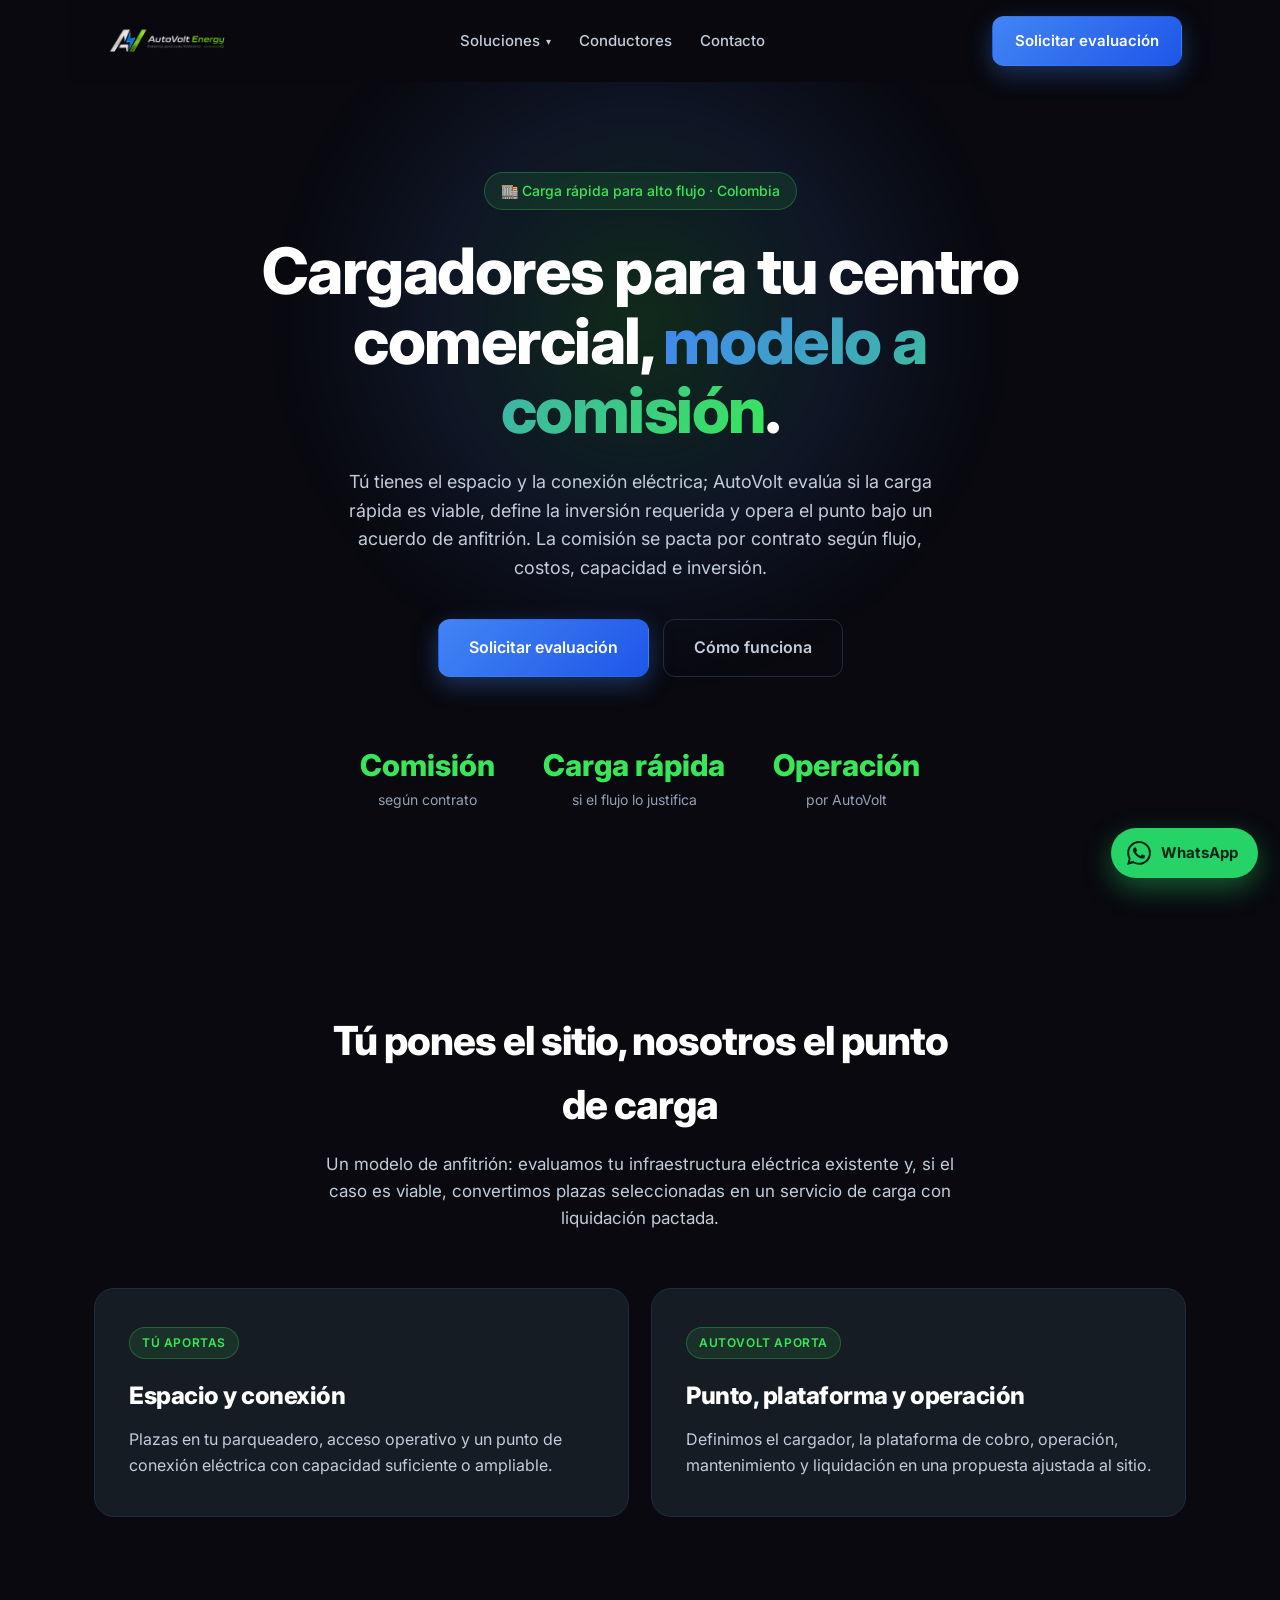
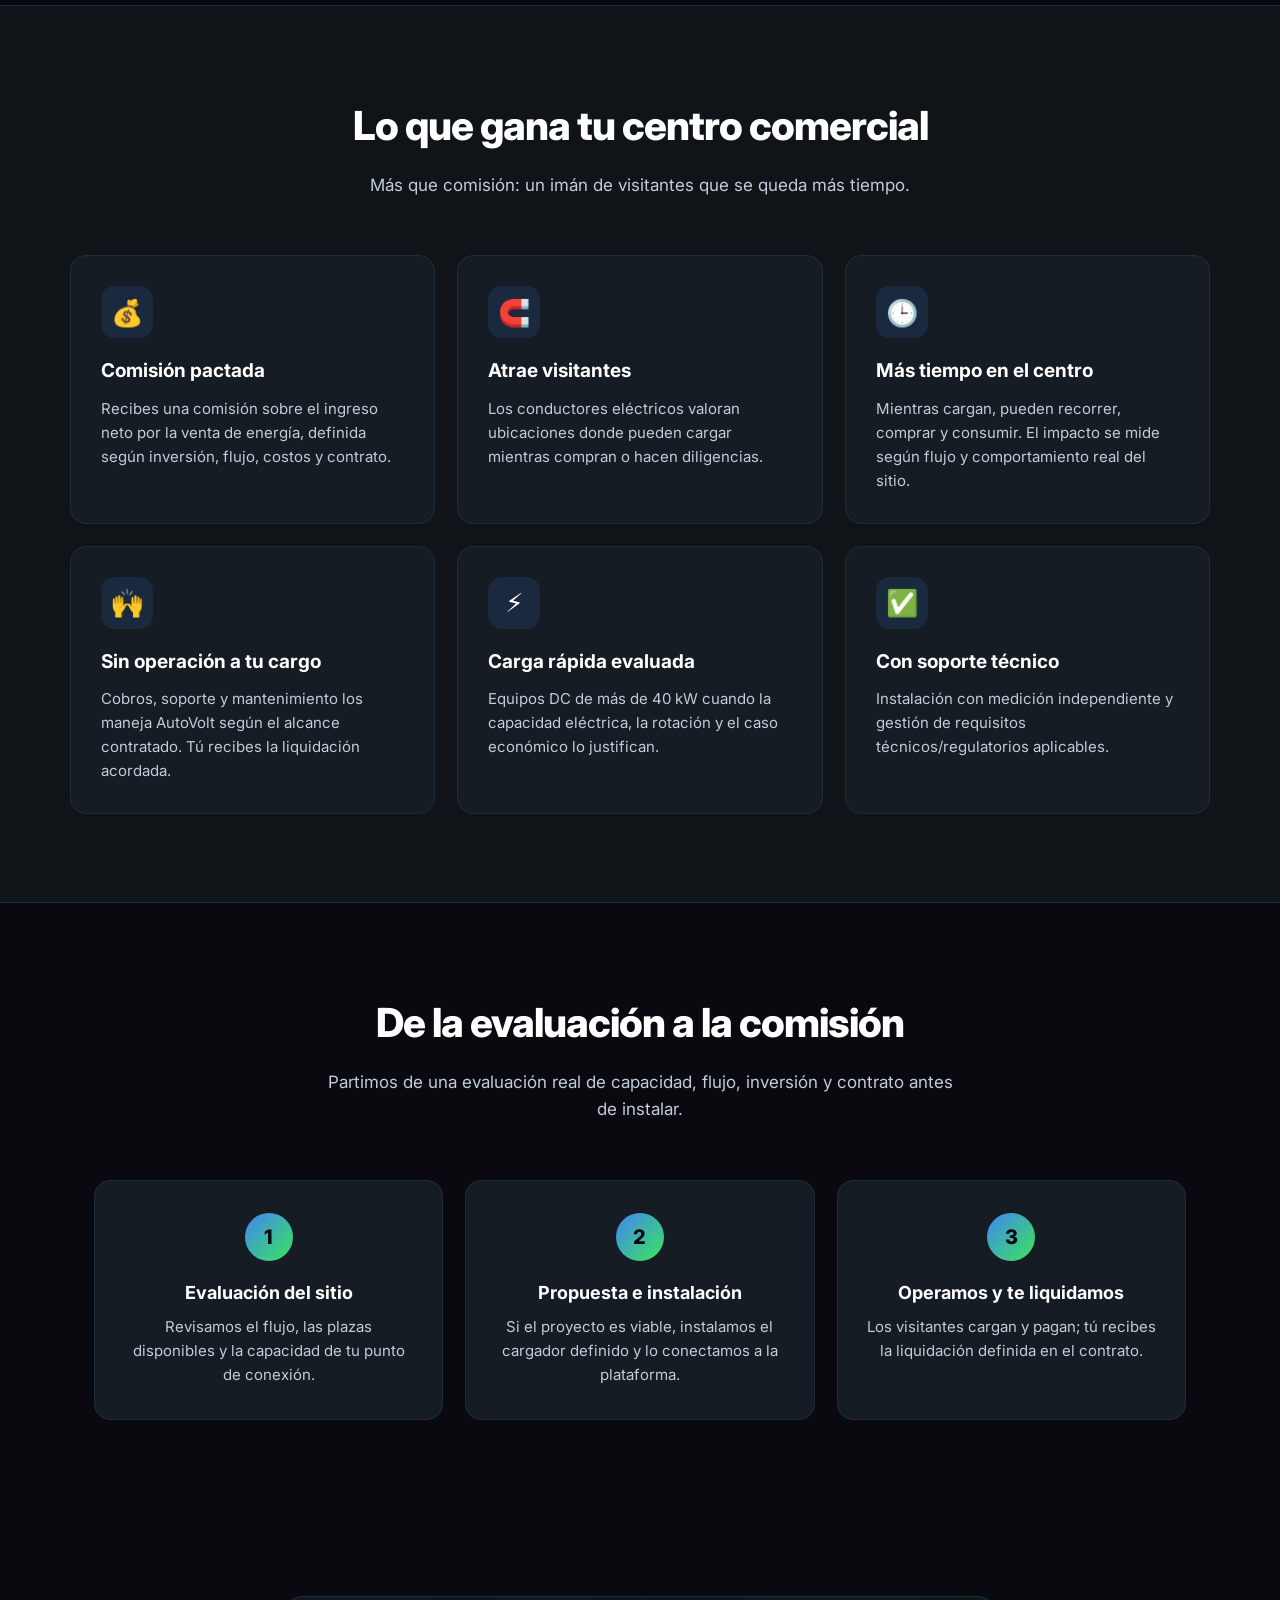
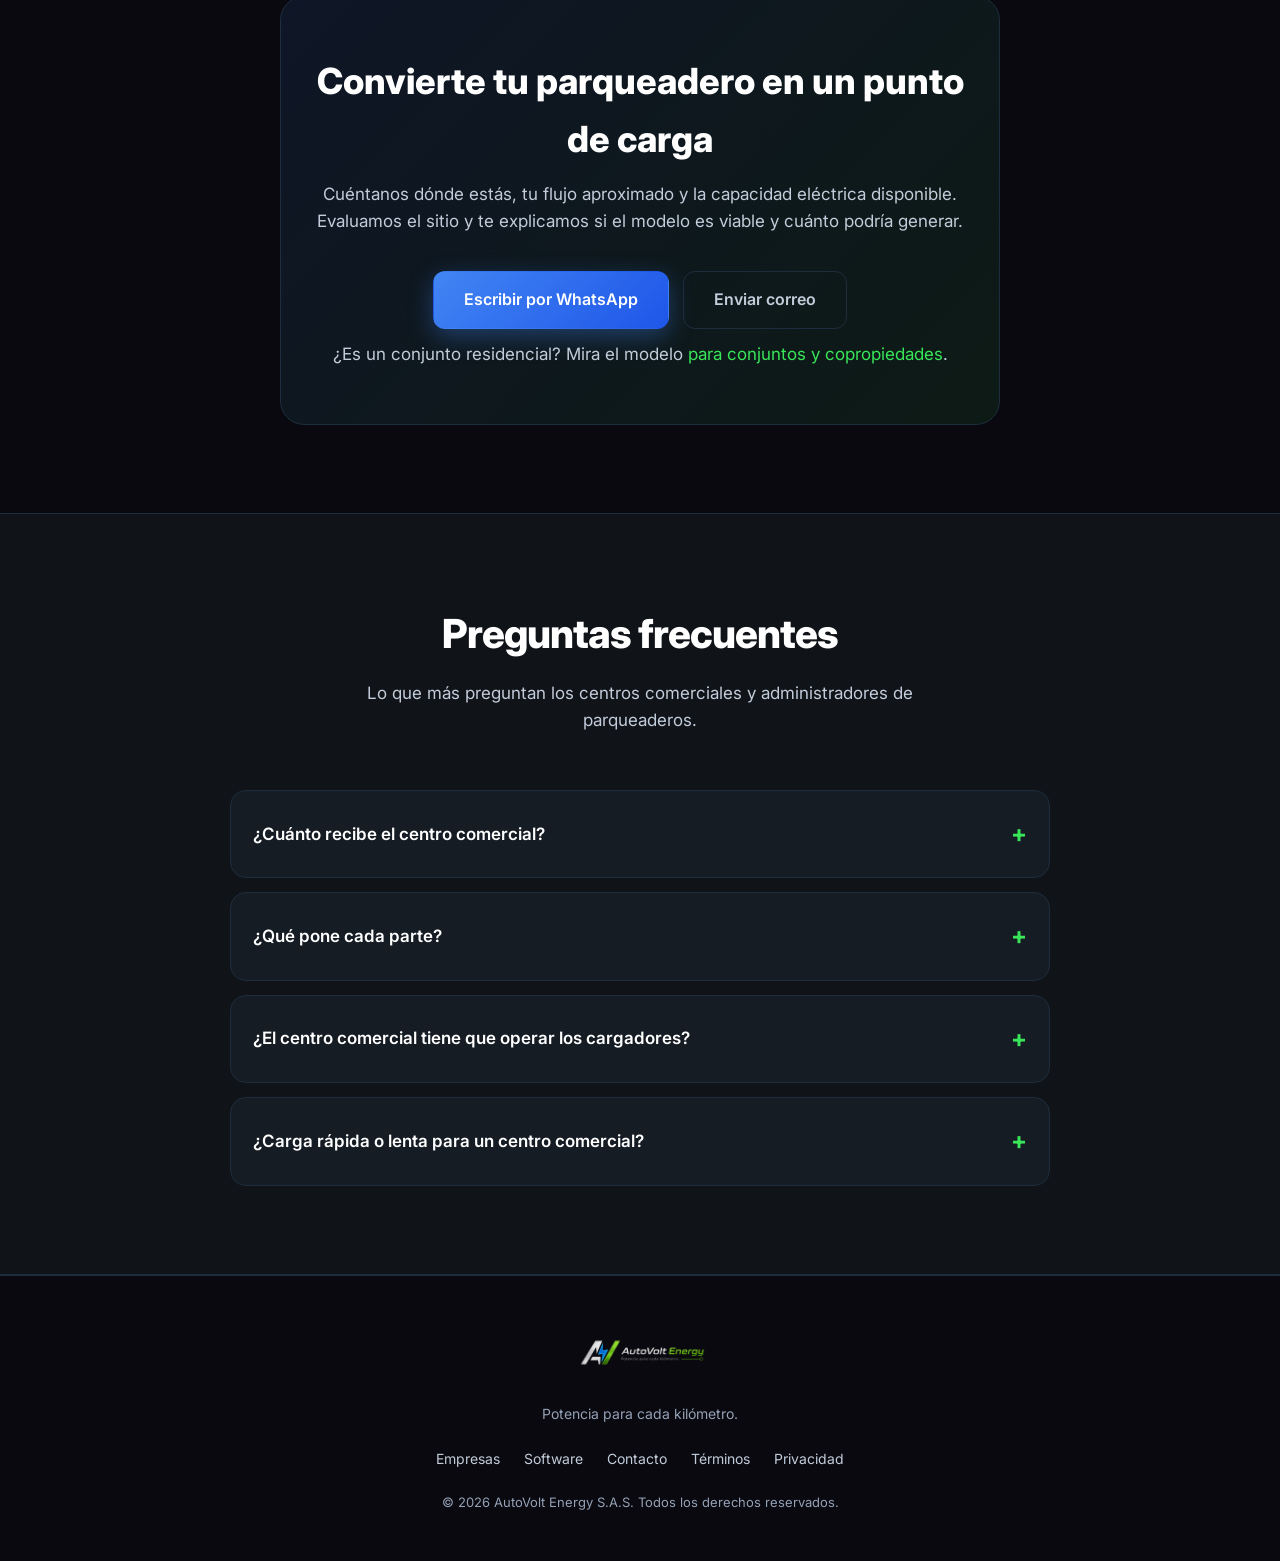
==== commit 289651dd: "docs: revision final de contenido comercial con promesas defendibles Reescribe paginas de conjuntos," ====
--- a/cargadores-centros-comerciales.html
+++ b/cargadores-centros-comerciales.html
@@ -4,12 +4,12 @@
   <meta charset="UTF-8" />
   <meta name="viewport" content="width=device-width, initial-scale=1.0" />
   <title>Cargadores para centros comerciales y zonas de alto flujo | AutoVolt Energy</title>
-  <meta name="description" content="¿Tienes un centro comercial o una zona de alto flujo? Tú pones el espacio y la conexión eléctrica; AutoVolt coloca y opera el punto de carga rápida para vehículos eléctricos. Recibe una comisión del 7,5% al 20% sobre el ingreso neto por la venta de energía, sin operar nada." />
+  <meta name="description" content="¿Tienes un centro comercial o una zona de alto flujo? AutoVolt evalúa, instala y opera puntos de carga rápida cuando la capacidad eléctrica y el flujo lo justifican. El modelo de comisión se define por contrato." />
   <meta name="keywords" content="cargadores para centros comerciales, estación de carga centro comercial, punto de carga parqueadero comercial, carga rápida vehículos eléctricos, monetizar parqueadero, comisión carga eléctrica anfitrión Colombia" />
   <link rel="canonical" href="https://www.autovoltenergy.net/cargadores-centros-comerciales.html" />
 
   <meta property="og:title" content="Cargadores para centros comerciales — AutoVolt Energy" />
-  <meta property="og:description" content="Tú pones el espacio y la conexión; nosotros el punto de carga rápida. Recibe una comisión del 7,5% al 20% sobre el ingreso neto." />
+  <meta property="og:description" content="Evaluamos tu parqueadero y, si el proyecto es viable, instalamos y operamos carga rápida bajo modelo anfitrión." />
   <meta property="og:type" content="website" />
   <meta property="og:url" content="https://www.autovoltenergy.net/cargadores-centros-comerciales.html" />
   <meta property="og:image" content="https://www.autovoltenergy.net/assets/logo_4k.png" />
@@ -27,7 +27,7 @@
     "@type": "Service",
     "serviceType": "Instalación y operación de cargadores rápidos para centros comerciales y zonas de alto flujo",
     "name": "Carga rápida para centros comerciales — AutoVolt Energy",
-    "description": "El centro comercial aporta el espacio y la conexión eléctrica; AutoVolt coloca y opera el punto de carga rápida para vehículos eléctricos. El anfitrión recibe una comisión del 7,5% al 20% sobre el ingreso neto por la venta de energía, sin asumir la operación.",
+    "description": "El centro comercial aporta el espacio y la conexión eléctrica; AutoVolt evalúa, instala y opera puntos de carga rápida cuando la capacidad, el flujo y el contrato lo justifican. El anfitrión puede recibir una comisión sobre el ingreso neto según el acuerdo.",
     "provider": {
       "@type": "Organization",
       "name": "AutoVolt Energy S.A.S",
@@ -37,7 +37,7 @@
     "offers": {
       "@type": "Offer",
       "priceCurrency": "COP",
-      "description": "El anfitrión recibe una comisión del 7,5% al 20% sobre el ingreso neto por la venta de energía. Sin costo de operación para el centro comercial."
+      "description": "Modelo anfitrión con comisión y operación definida por contrato, sujeto a prefactibilidad técnica, eléctrica y comercial."
     }
   }
   </script>
@@ -59,22 +59,22 @@
       {
         "@type": "Question",
         "name": "¿Cuánto recibe el centro comercial?",
-        "acceptedAnswer": { "@type": "Answer", "text": "El centro comercial, como anfitrión, recibe una comisión del 7,5% al 20% sobre el ingreso neto por la venta de energía. El rango depende del flujo del sitio, la cantidad de puntos y las condiciones del acuerdo." }
+        "acceptedAnswer": { "@type": "Answer", "text": "El centro comercial puede recibir una comisión sobre el ingreso neto por la venta de energía. El porcentaje se define por contrato y depende del flujo, la cantidad de puntos, costos de energía, inversión requerida y condiciones del sitio." }
       },
       {
         "@type": "Question",
         "name": "¿Qué pone cada parte?",
-        "acceptedAnswer": { "@type": "Answer", "text": "El centro comercial aporta el espacio en el parqueadero y el punto de conexión eléctrica. AutoVolt coloca el cargador, la plataforma de cobro y se encarga de la operación y el mantenimiento." }
+        "acceptedAnswer": { "@type": "Answer", "text": "El centro comercial aporta espacio, acceso y punto de conexión eléctrica disponible. AutoVolt evalúa el sitio y, si es viable, define el alcance del cargador, plataforma, operación y mantenimiento en la propuesta." }
       },
       {
         "@type": "Question",
         "name": "¿El centro comercial tiene que operar los cargadores?",
-        "acceptedAnswer": { "@type": "Answer", "text": "No. AutoVolt opera, cobra y mantiene los cargadores. El centro comercial solo recibe su comisión, liquidada periódicamente." }
+        "acceptedAnswer": { "@type": "Answer", "text": "En el modelo anfitrión, AutoVolt asume la operación técnica, cobro y mantenimiento acordados. La liquidación al centro comercial se hace según las reglas pactadas en el contrato." }
       },
       {
         "@type": "Question",
         "name": "¿Carga rápida o lenta para un centro comercial?",
-        "acceptedAnswer": { "@type": "Answer", "text": "Carga rápida (más de 40 kW). Los visitantes están poco tiempo, así que necesitan recuperar energía en minutos. La carga rápida aprovecha mejor el alto flujo de un centro comercial." }
+        "acceptedAnswer": { "@type": "Answer", "text": "La carga rápida suele tener sentido en centros comerciales y zonas de alto flujo, pero se confirma con la capacidad eléctrica disponible, el tiempo de permanencia, el flujo vehicular y el caso económico." }
       }
     ]
   }
@@ -107,21 +107,21 @@
       <div class="hero__glow"></div>
       <div class="hero__content">
         <span class="badge">🏬 Carga rápida para alto flujo · Colombia</span>
-        <h1>Cargadores para tu centro comercial, <span class="grad">tú ganas comisión</span>.</h1>
+        <h1>Cargadores para tu centro comercial, <span class="grad">modelo a comisión</span>.</h1>
         <p class="hero__sub">
-          Tú tienes el espacio y la conexión eléctrica; AutoVolt coloca y opera el
-          punto de carga rápida. Recibes una comisión del <strong>7,5% al 20% sobre
-          el ingreso neto</strong> por la venta de energía, sin operar nada y
-          atrayendo más visitantes a tu centro.
+          Tú tienes el espacio y la conexión eléctrica; AutoVolt evalúa si la carga
+          rápida es viable, define la inversión requerida y opera el punto bajo un
+          acuerdo de anfitrión. La comisión se pacta por contrato según flujo,
+          costos, capacidad e inversión.
         </p>
         <div class="hero__actions">
           <a href="#contacto" class="btn btn--primary btn--lg">Solicitar evaluación</a>
           <a href="#como" class="btn btn--ghost btn--lg">Cómo funciona</a>
         </div>
         <div class="hero__stats">
-          <div><strong>7,5%–20%</strong><span>comisión sobre neto</span></div>
-          <div><strong>Carga rápida</strong><span>para alto flujo</span></div>
-          <div><strong>$0</strong><span>operación a tu cargo</span></div>
+          <div><strong>Comisión</strong><span>según contrato</span></div>
+          <div><strong>Carga rápida</strong><span>si el flujo lo justifica</span></div>
+          <div><strong>Operación</strong><span>por AutoVolt</span></div>
         </div>
       </div>
     </section>
@@ -130,18 +130,18 @@
     <section class="section">
       <div class="section__head">
         <h2>Tú pones el sitio, nosotros el punto de carga</h2>
-        <p>Un modelo simple de anfitrión: aprovechas tu infraestructura eléctrica existente y conviertes tus plazas en un servicio que paga comisión.</p>
+        <p>Un modelo de anfitrión: evaluamos tu infraestructura eléctrica existente y, si el caso es viable, convertimos plazas seleccionadas en un servicio de carga con liquidación pactada.</p>
       </div>
       <div class="audience audience--2">
         <article class="audience__card">
           <span class="audience__tag">Tú aportas</span>
           <h3>Espacio y conexión</h3>
-          <p>Plazas en tu parqueadero y el punto de conexión eléctrica que ya tienes en el sitio. Nada más.</p>
+          <p>Plazas en tu parqueadero, acceso operativo y un punto de conexión eléctrica con capacidad suficiente o ampliable.</p>
         </article>
         <article class="audience__card">
           <span class="audience__tag">AutoVolt aporta</span>
           <h3>Punto, plataforma y operación</h3>
-          <p>Colocamos el cargador rápido, la plataforma de cobro y nos encargamos de operar y mantener. Tú recibes tu comisión.</p>
+          <p>Definimos el cargador, la plataforma de cobro, operación, mantenimiento y liquidación en una propuesta ajustada al sitio.</p>
         </article>
       </div>
     </section>
@@ -155,33 +155,33 @@
       <div class="grid grid--3">
         <article class="card card--service">
           <div class="card__icon">💰</div>
-          <h3>Comisión 7,5%–20%</h3>
-          <p>Recibes entre 7,5% y 20% sobre el ingreso neto por la venta de energía, liquidado periódicamente.</p>
+          <h3>Comisión pactada</h3>
+          <p>Recibes una comisión sobre el ingreso neto por la venta de energía, definida según inversión, flujo, costos y contrato.</p>
         </article>
         <article class="card card--service">
           <div class="card__icon">🧲</div>
           <h3>Atrae visitantes</h3>
-          <p>Los conductores eléctricos eligen dónde parar según dónde puedan cargar. Conviértete en su destino.</p>
+          <p>Los conductores eléctricos valoran ubicaciones donde pueden cargar mientras compran o hacen diligencias.</p>
         </article>
         <article class="card card--service">
           <div class="card__icon">🕒</div>
           <h3>Más tiempo en el centro</h3>
-          <p>Mientras cargan, recorren, compran y consumen. La carga aumenta la permanencia y el gasto.</p>
+          <p>Mientras cargan, pueden recorrer, comprar y consumir. El impacto se mide según flujo y comportamiento real del sitio.</p>
         </article>
         <article class="card card--service">
           <div class="card__icon">🙌</div>
           <h3>Sin operación a tu cargo</h3>
-          <p>Cobros, soporte y mantenimiento los maneja AutoVolt. Tú solo recibes la comisión.</p>
+          <p>Cobros, soporte y mantenimiento los maneja AutoVolt según el alcance contratado. Tú recibes la liquidación acordada.</p>
         </article>
         <article class="card card--service">
           <div class="card__icon">⚡</div>
-          <h3>Carga rápida real</h3>
-          <p>Equipos DC de más de 40 kW, pensados para el alto flujo y la rotación de un centro comercial.</p>
+          <h3>Carga rápida evaluada</h3>
+          <p>Equipos DC de más de 40 kW cuando la capacidad eléctrica, la rotación y el caso económico lo justifican.</p>
         </article>
         <article class="card card--service">
           <div class="card__icon">✅</div>
-          <h3>Todo en regla</h3>
-          <p>Instalación conforme a normativa y medición independiente del consumo.</p>
+          <h3>Con soporte técnico</h3>
+          <p>Instalación con medición independiente y gestión de requisitos técnicos/regulatorios aplicables.</p>
         </article>
       </div>
     </section>
@@ -190,7 +190,7 @@
     <section id="como" class="section">
       <div class="section__head">
         <h2>De la evaluación a la comisión</h2>
-        <p>Aprovechamos tu conexión existente para instalar rápido y empezar a generar.</p>
+        <p>Partimos de una evaluación real de capacidad, flujo, inversión y contrato antes de instalar.</p>
       </div>
       <div class="grid grid--3 steps">
         <article class="step">
@@ -200,13 +200,13 @@
         </article>
         <article class="step">
           <span class="step__num">2</span>
-          <h3>Instalación del punto</h3>
-          <p>Colocamos el cargador rápido sobre tu infraestructura eléctrica y lo conectamos a la plataforma.</p>
+          <h3>Propuesta e instalación</h3>
+          <p>Si el proyecto es viable, instalamos el cargador definido y lo conectamos a la plataforma.</p>
         </article>
         <article class="step">
           <span class="step__num">3</span>
           <h3>Operamos y te liquidamos</h3>
-          <p>Los visitantes cargan y pagan; tú recibes tu comisión del 7,5% al 20% sobre el ingreso neto.</p>
+          <p>Los visitantes cargan y pagan; tú recibes la liquidación definida en el contrato.</p>
         </article>
       </div>
     </section>
@@ -215,7 +215,7 @@
     <section id="contacto" class="section download">
       <div class="download__inner">
         <h2>Convierte tu parqueadero en un punto de carga</h2>
-        <p>Cuéntanos dónde estás y el flujo aproximado de tu centro. Evaluamos el sitio sin costo y te explicamos cuánto podrías generar.</p>
+        <p>Cuéntanos dónde estás, tu flujo aproximado y la capacidad eléctrica disponible. Evaluamos el sitio y te explicamos si el modelo es viable y cuánto podría generar.</p>
         <div class="hero__actions" style="justify-content:center;">
           <a href="https://wa.me/573144907237?text=Hola%2C%20tengo%20un%20centro%20comercial%20o%20zona%20de%20alto%20flujo%20y%20quiero%20informaci%C3%B3n%20sobre%20cargadores%20el%C3%A9ctricos" target="_blank" rel="noopener" class="btn btn--primary btn--lg">Escribir por WhatsApp</a>
           <a href="mailto:gerencia@autovoltenergy.net?subject=Cargadores%20para%20centro%20comercial" class="btn btn--ghost btn--lg">Enviar correo</a>
@@ -233,19 +233,19 @@
       <div class="faq">
         <details class="faq__item">
           <summary>¿Cuánto recibe el centro comercial?</summary>
-          <p>El centro comercial, como anfitrión, recibe una comisión del 7,5% al 20% sobre el ingreso neto por la venta de energía. El rango depende del flujo del sitio, la cantidad de puntos y las condiciones del acuerdo.</p>
+          <p>El centro comercial puede recibir una comisión sobre el ingreso neto por la venta de energía. El porcentaje se define por contrato y depende del flujo, la cantidad de puntos, costos de energía, inversión requerida y condiciones del sitio.</p>
         </details>
         <details class="faq__item">
           <summary>¿Qué pone cada parte?</summary>
-          <p>El centro comercial aporta el espacio en el parqueadero y el punto de conexión eléctrica. AutoVolt coloca el cargador, la plataforma de cobro y se encarga de la operación y el mantenimiento.</p>
+          <p>El centro comercial aporta espacio, acceso y punto de conexión eléctrica disponible. AutoVolt evalúa el sitio y, si es viable, define el alcance del cargador, plataforma, operación y mantenimiento en la propuesta.</p>
         </details>
         <details class="faq__item">
           <summary>¿El centro comercial tiene que operar los cargadores?</summary>
-          <p>No. AutoVolt opera, cobra y mantiene los cargadores. El centro comercial solo recibe su comisión, liquidada periódicamente.</p>
+          <p>En el modelo anfitrión, AutoVolt asume la operación técnica, cobro y mantenimiento acordados. La liquidación al centro comercial se hace según las reglas pactadas en el contrato.</p>
         </details>
         <details class="faq__item">
           <summary>¿Carga rápida o lenta para un centro comercial?</summary>
-          <p>Carga rápida (más de 40 kW). Los visitantes están poco tiempo, así que necesitan recuperar energía en minutos. La carga rápida aprovecha mejor el alto flujo de un centro comercial.</p>
+          <p>La carga rápida suele tener sentido en centros comerciales y zonas de alto flujo, pero se confirma con la capacidad eléctrica disponible, el tiempo de permanencia, el flujo vehicular y el caso económico.</p>
         </details>
       </div>
     </section>
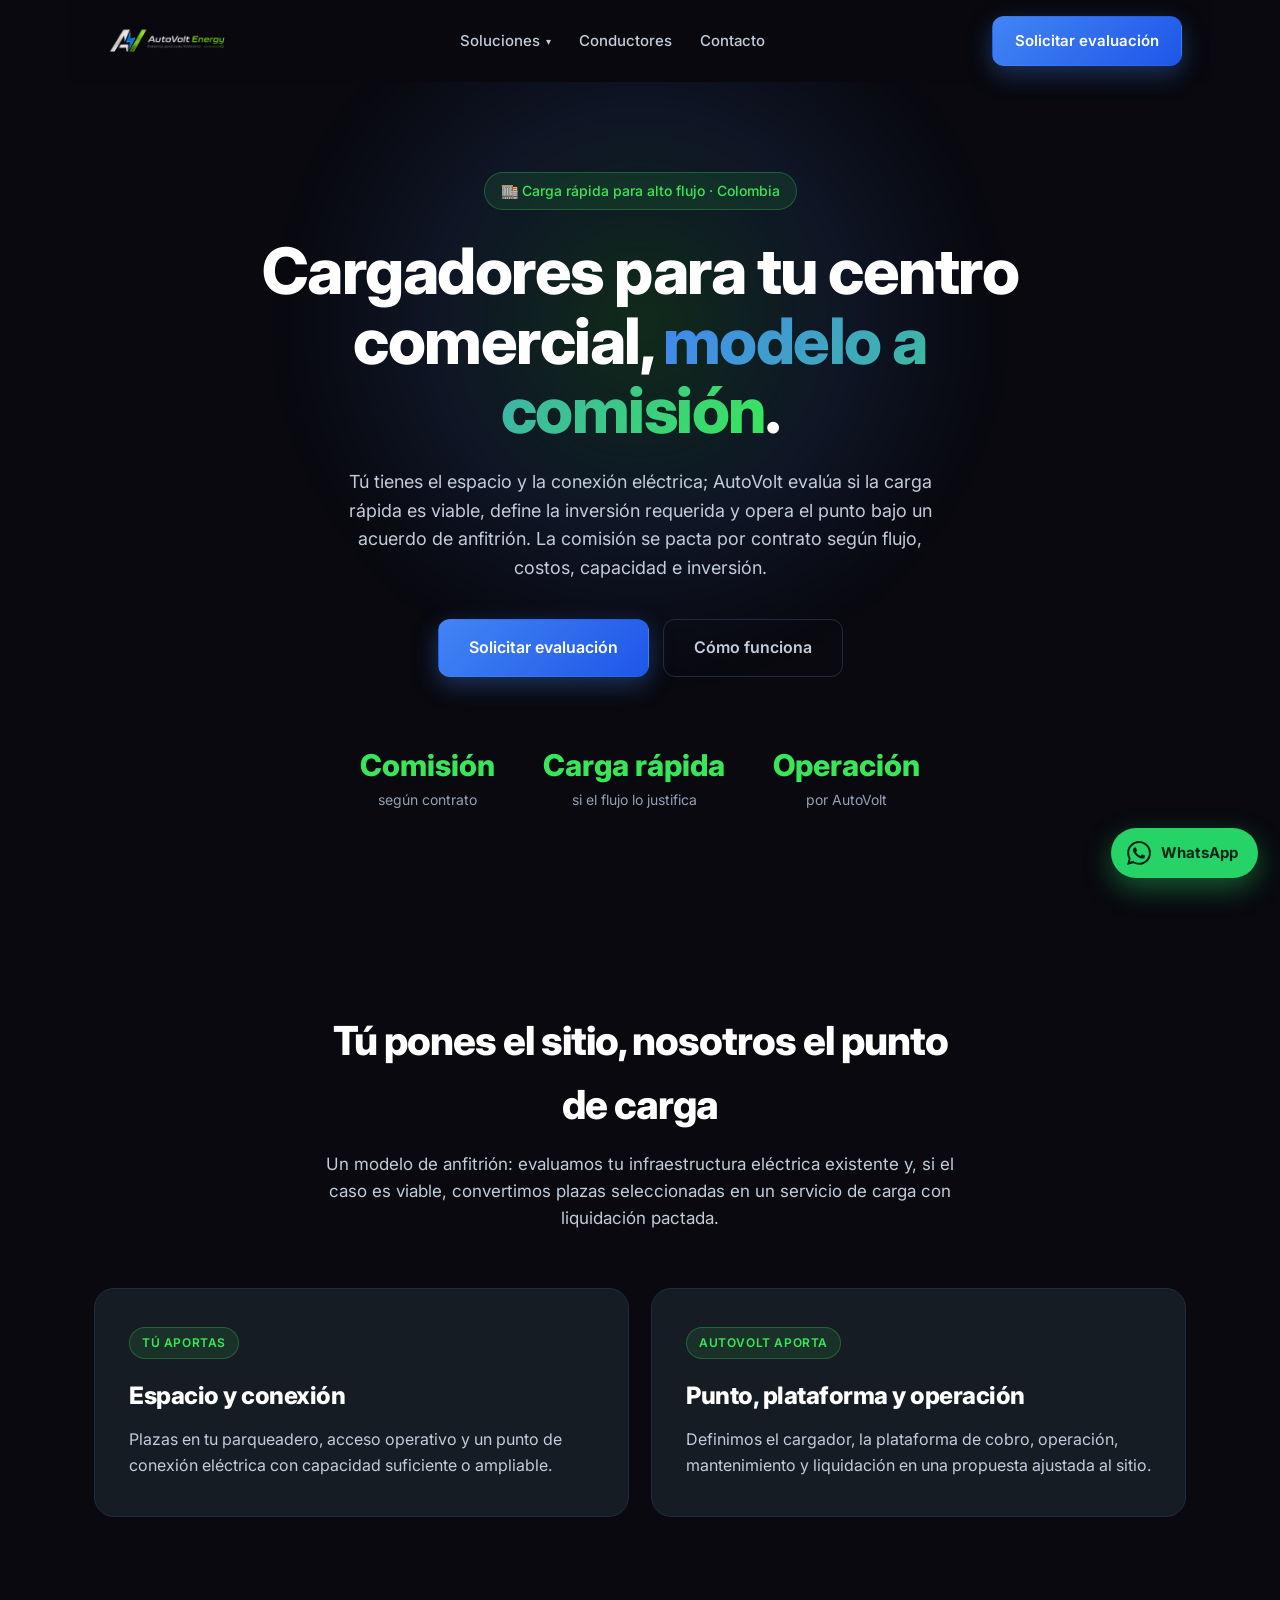
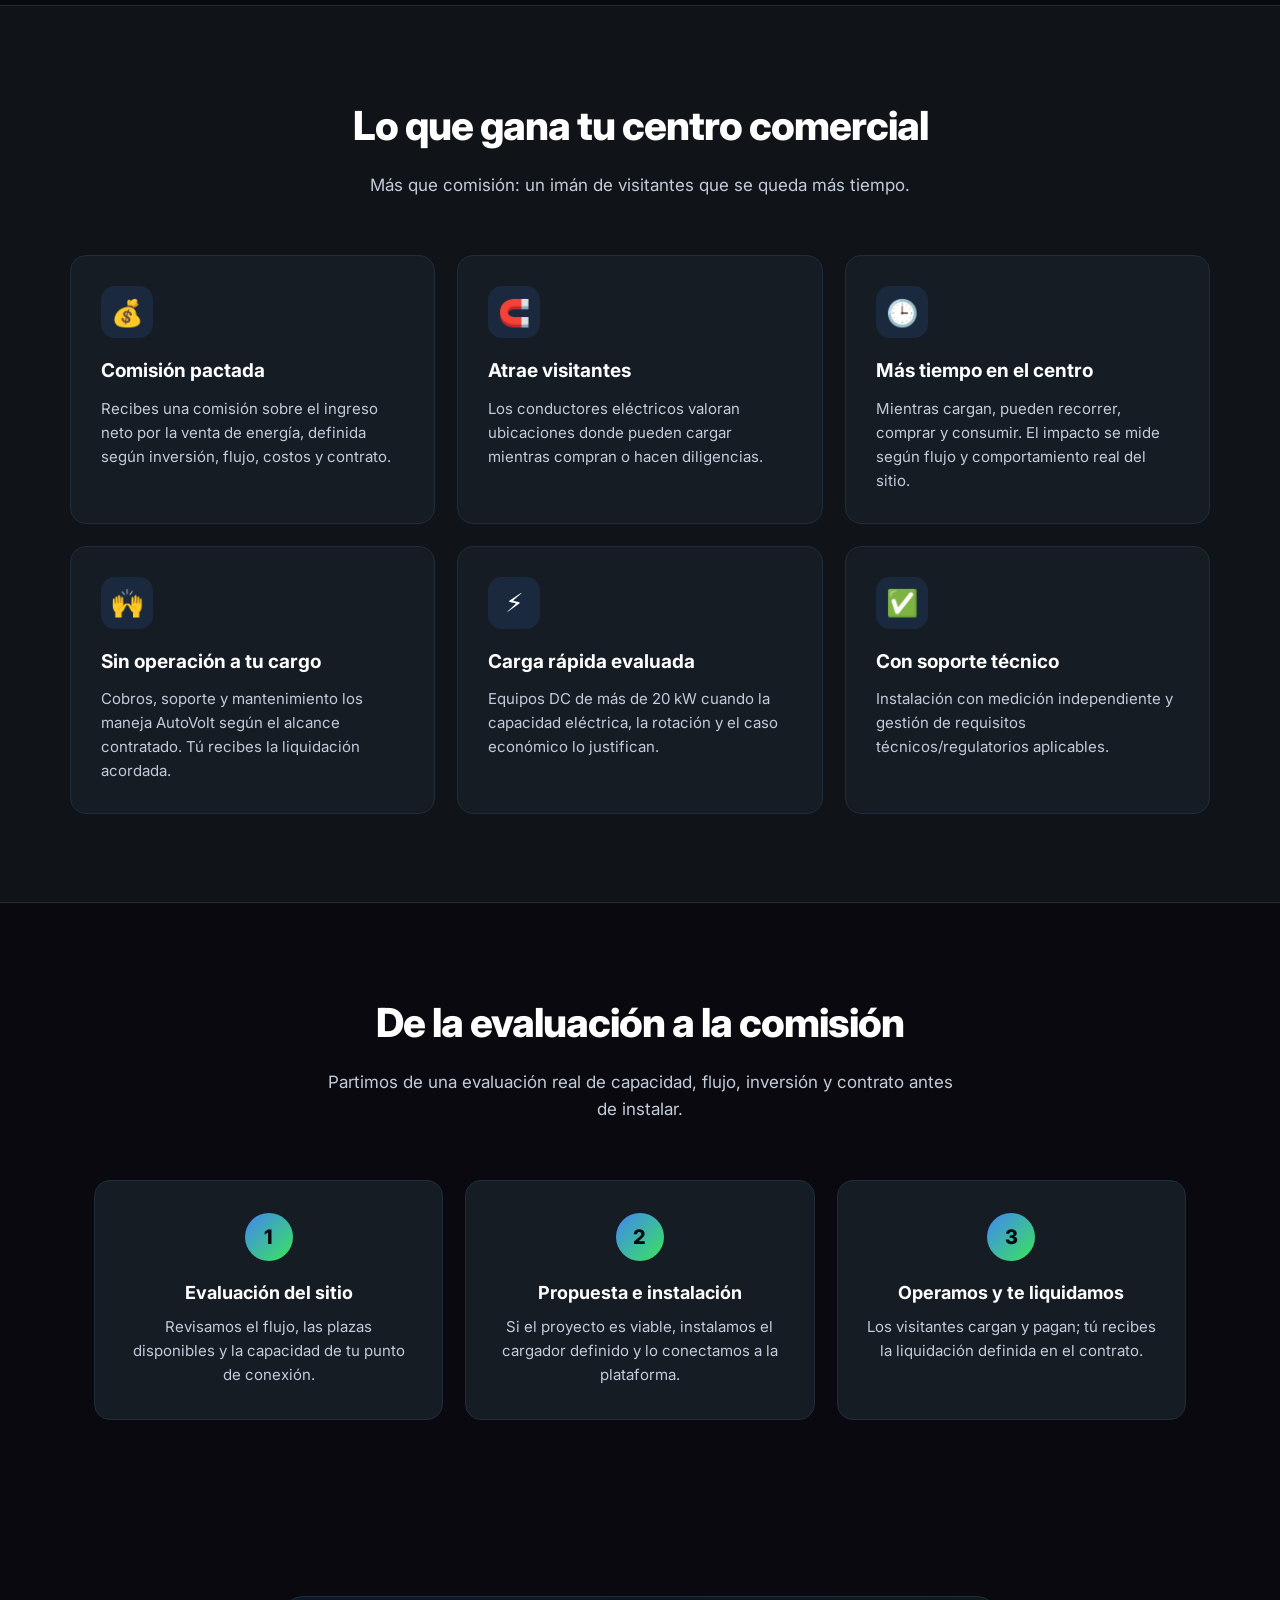
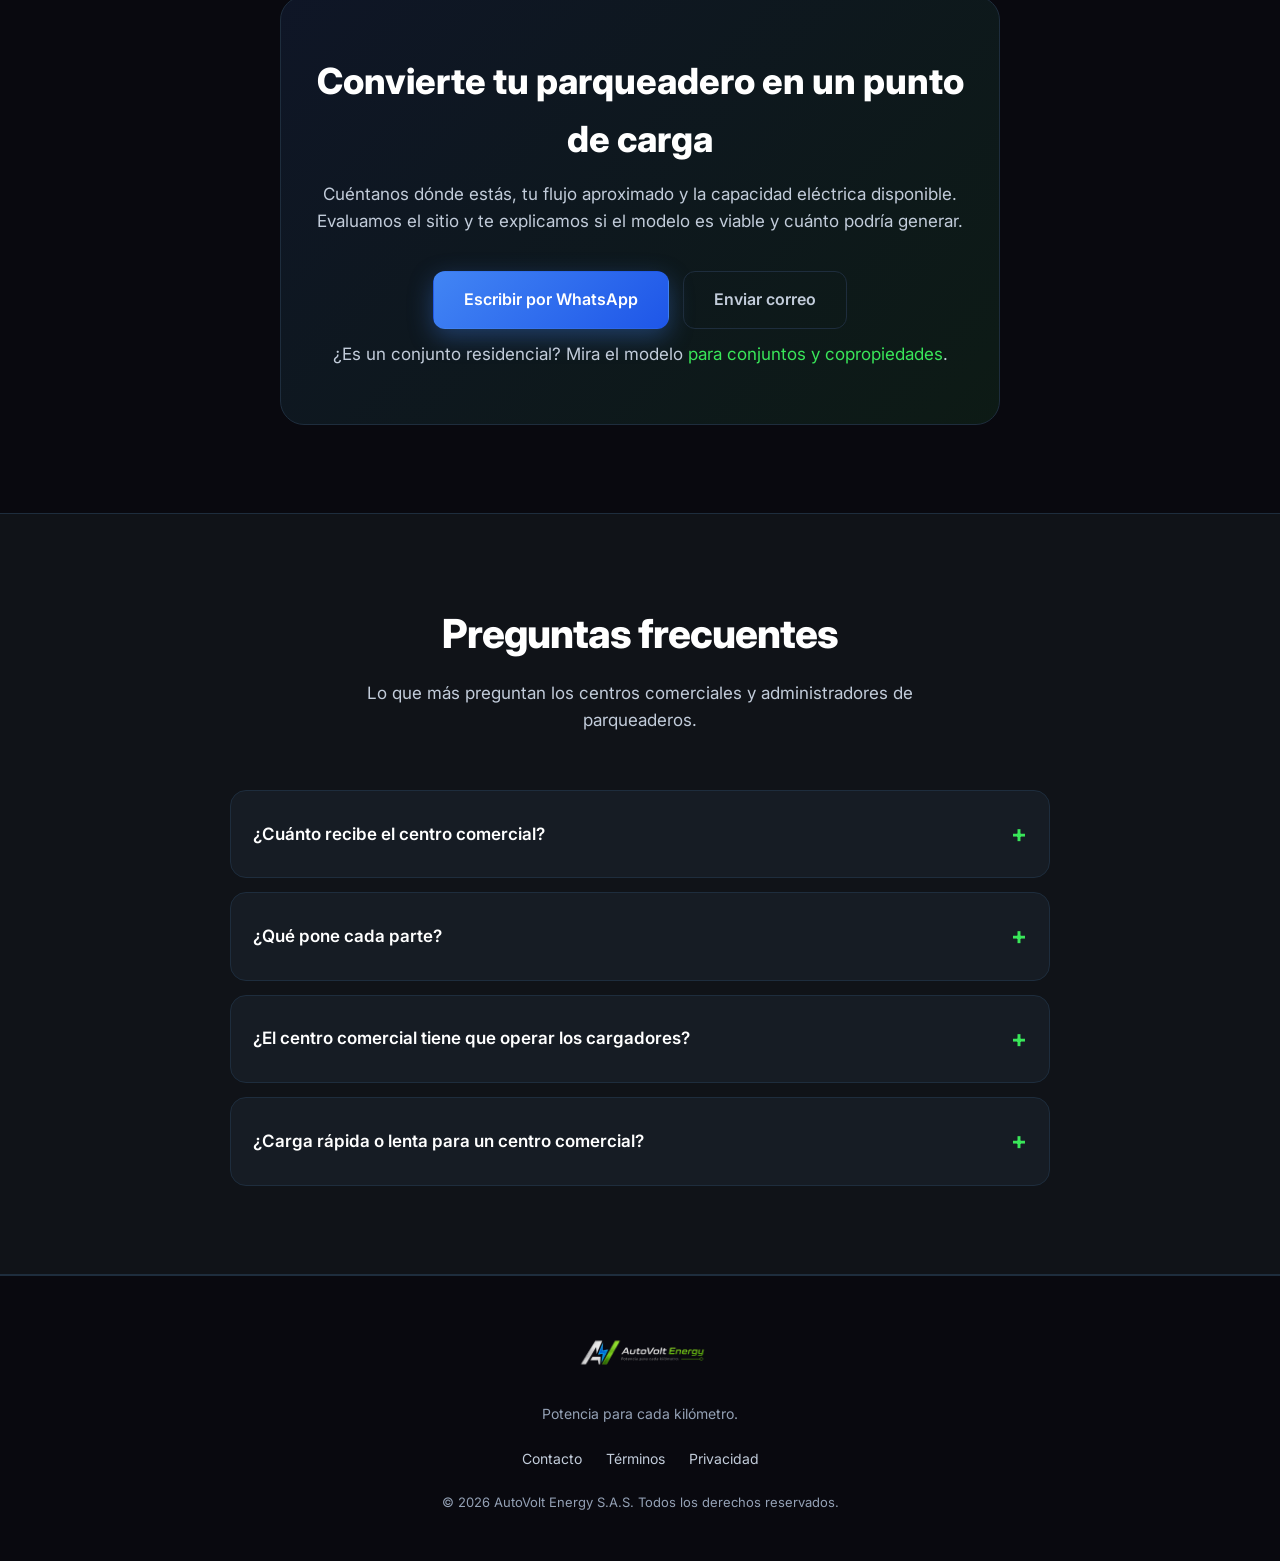
==== commit 44e56c45: "Aclara modelo operadores (dos puertas) y unifica potencias de carga - "Dos puertas, un cliente": Emp" ====
--- a/cargadores-centros-comerciales.html
+++ b/cargadores-centros-comerciales.html
@@ -90,9 +90,11 @@
       <div class="nav__dropdown">
         <button type="button" class="nav__dropbtn" aria-haspopup="true">Soluciones <span class="caret">▾</span></button>
         <div class="nav__menu">
-          <a href="cargadores-conjuntos-residenciales.html">Conjuntos y hoteles</a>
-          <a href="cargadores-centros-comerciales.html">Centros comerciales</a>
+          <a href="cargadores-conjuntos-residenciales.html">Conjuntos residenciales</a>
+          <a href="cargadores-centros-comerciales.html" class="is-active">Centros comerciales y zonas de alta afluencia vial</a>
+          <a href="cargadores-hoteles-hospitales.html">Hoteles y hospitales</a>
           <a href="soluciones-para-empresas.html">Empresas y operadores</a>
+          <a href="software-para-electrolineras.html">Software para electrolineras</a>
         </div>
       </div>
       <a href="index.html#conductores">Conductores</a>
@@ -176,7 +178,7 @@
         <article class="card card--service">
           <div class="card__icon">⚡</div>
           <h3>Carga rápida evaluada</h3>
-          <p>Equipos DC de más de 40 kW cuando la capacidad eléctrica, la rotación y el caso económico lo justifican.</p>
+          <p>Equipos DC de más de 20 kW cuando la capacidad eléctrica, la rotación y el caso económico lo justifican.</p>
         </article>
         <article class="card card--service">
           <div class="card__icon">✅</div>
@@ -256,8 +258,6 @@
       <img src="assets/logo.png" alt="AutoVolt Energy" class="footer__logo" />
       <p class="footer__tag">Potencia para cada kilómetro.</p>
       <nav class="footer__links">
-        <a href="soluciones-para-empresas.html">Empresas</a>
-        <a href="software-para-electrolineras.html">Software</a>
         <a href="index.html#contacto">Contacto</a>
         <a href="terminos.html">Términos</a>
         <a href="privacidad.html">Privacidad</a>
--- a/styles.css
+++ b/styles.css
@@ -83,6 +83,7 @@
   transition: color .15s ease;
 }
 .nav__links > a:hover { color: var(--charge-green); }
+.nav__links > a.is-active { color: var(--charge-green); font-weight: 600; }
 
 /* ── Dropdown "Soluciones" ─────────────────────────────────────────── */
 .nav__dropdown { position: relative; }
